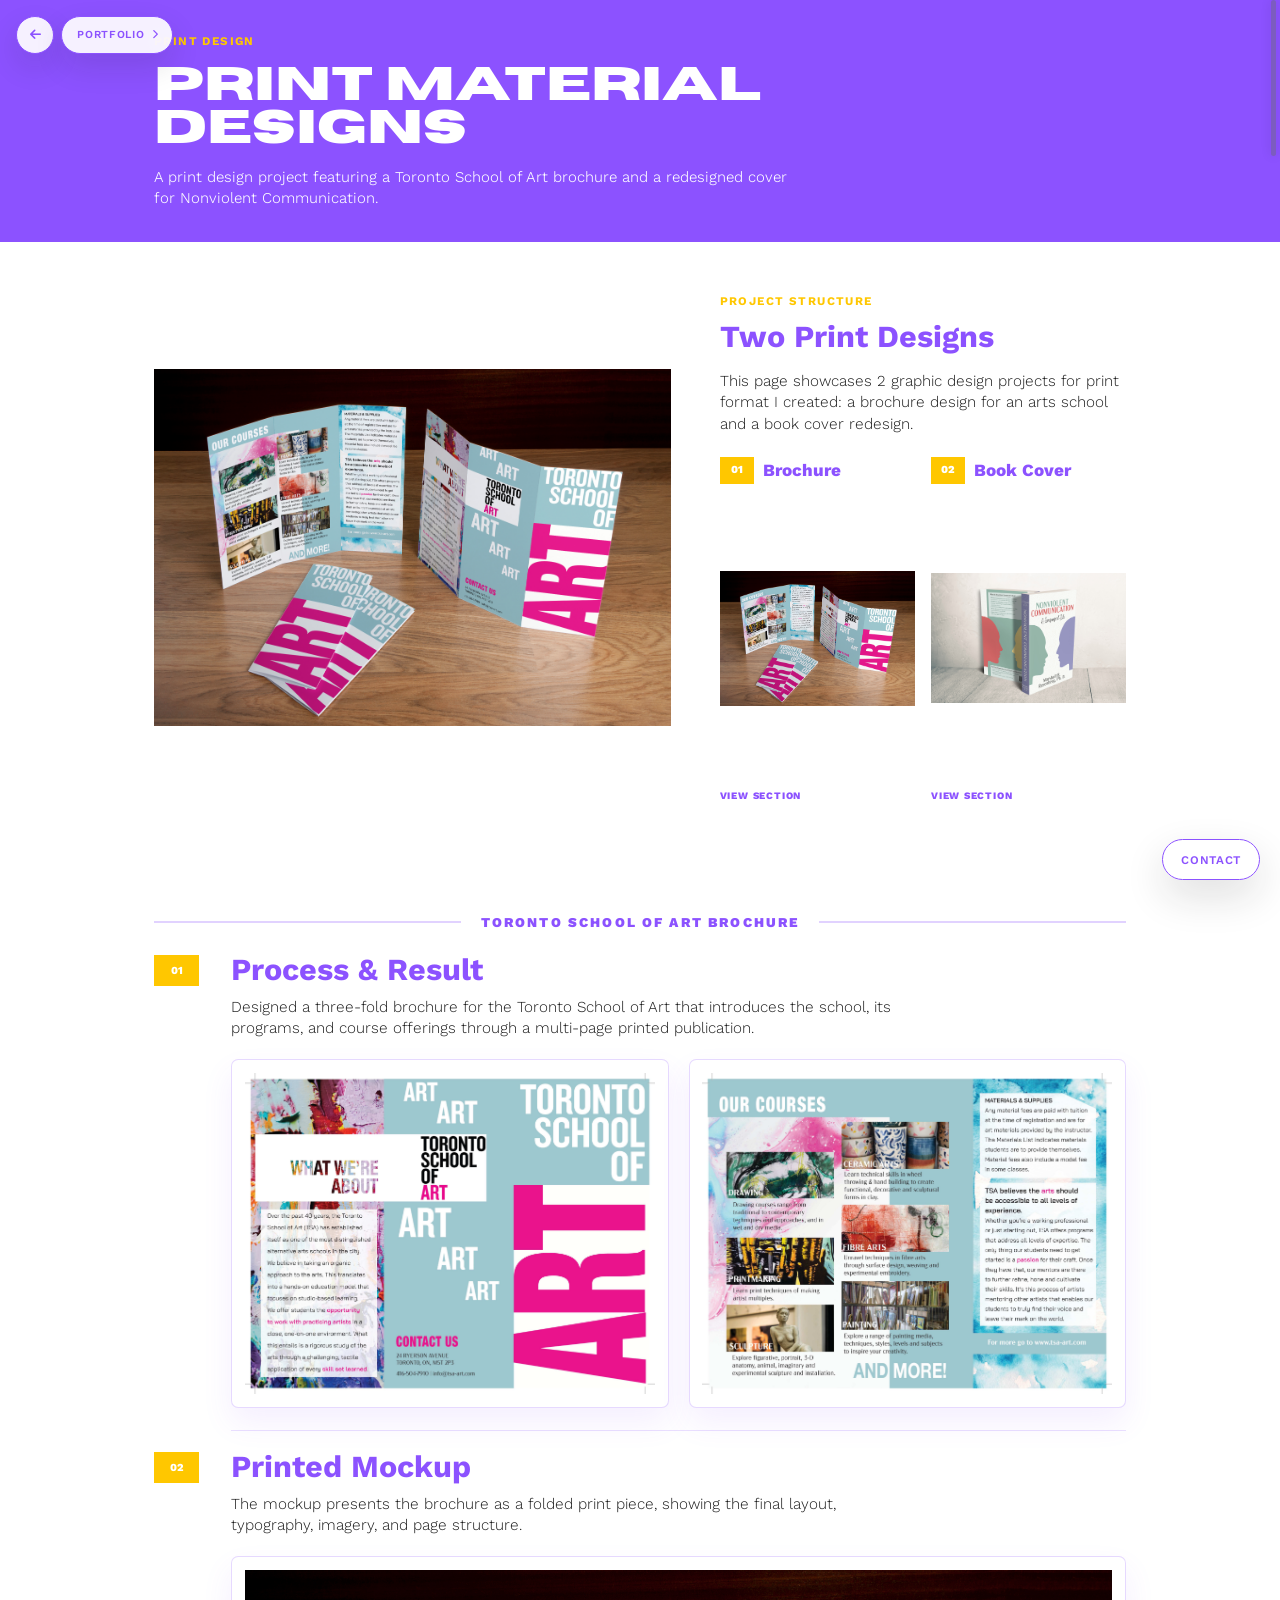
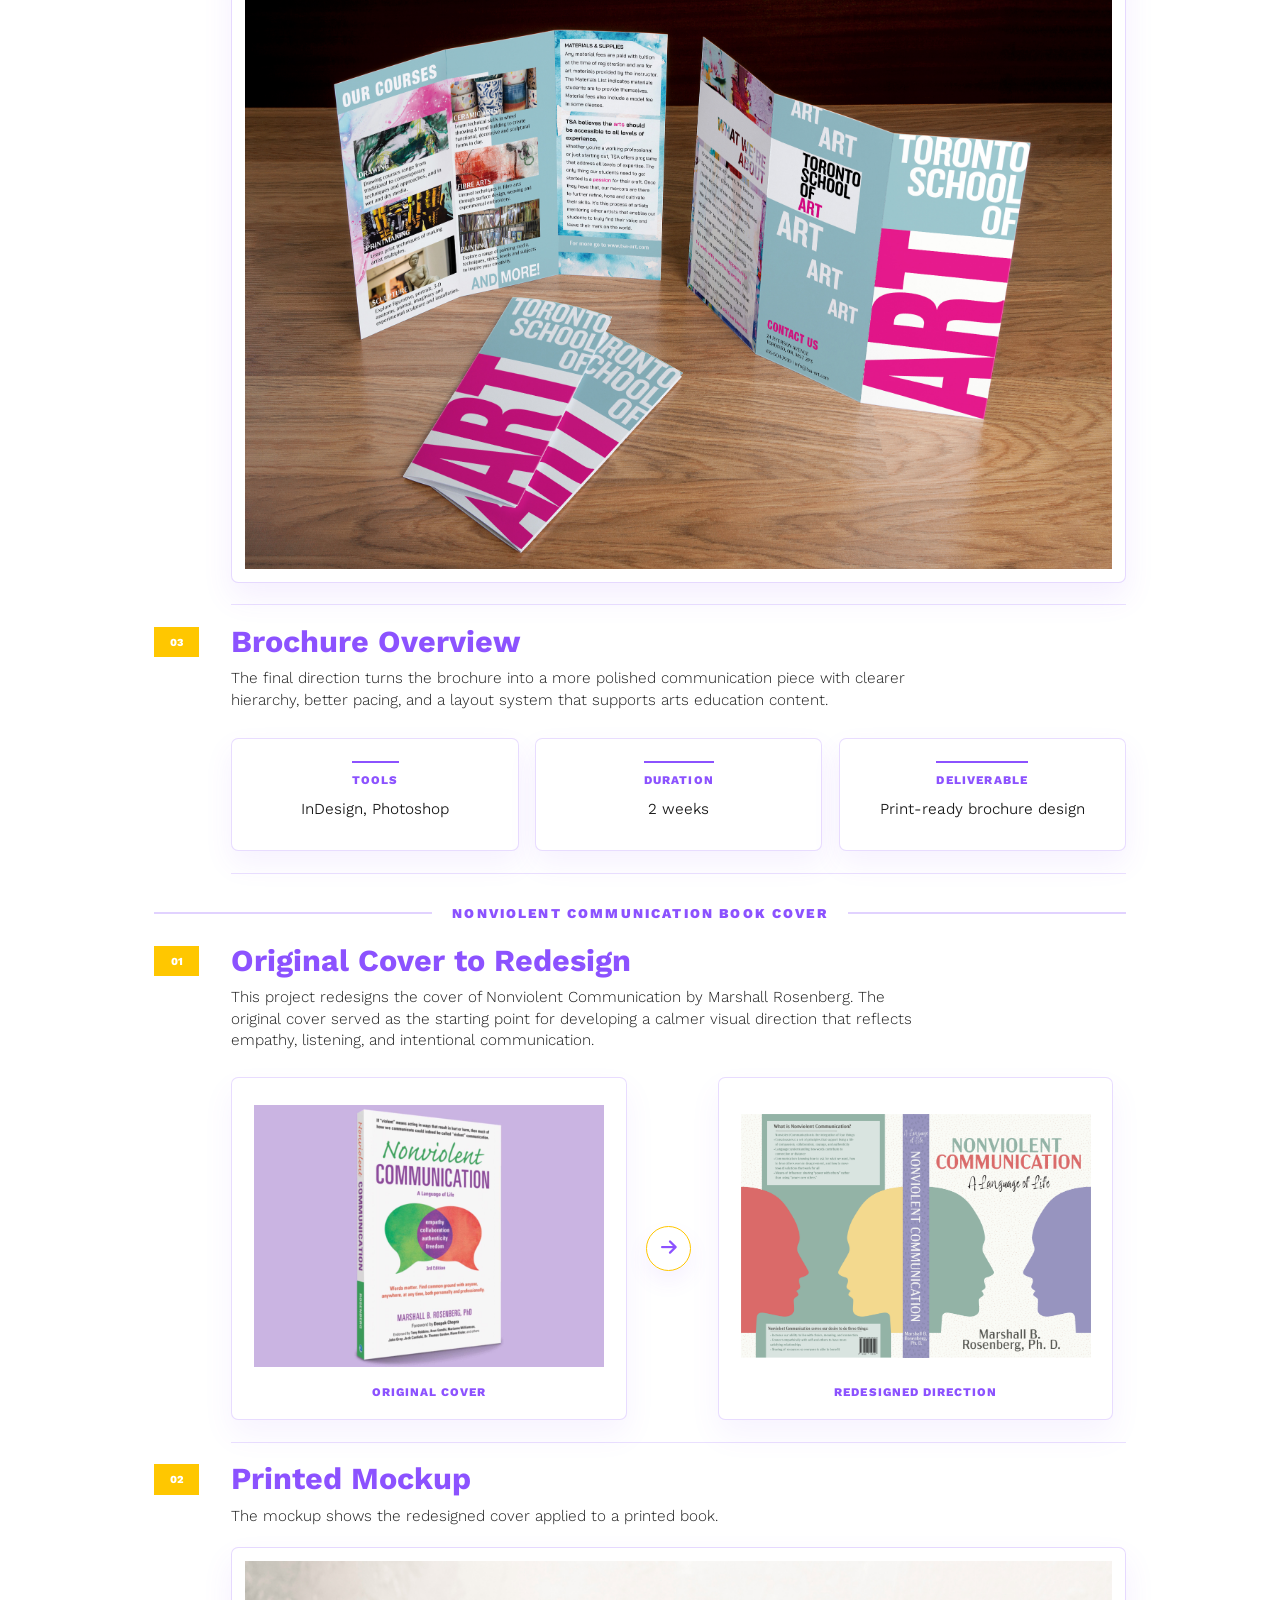
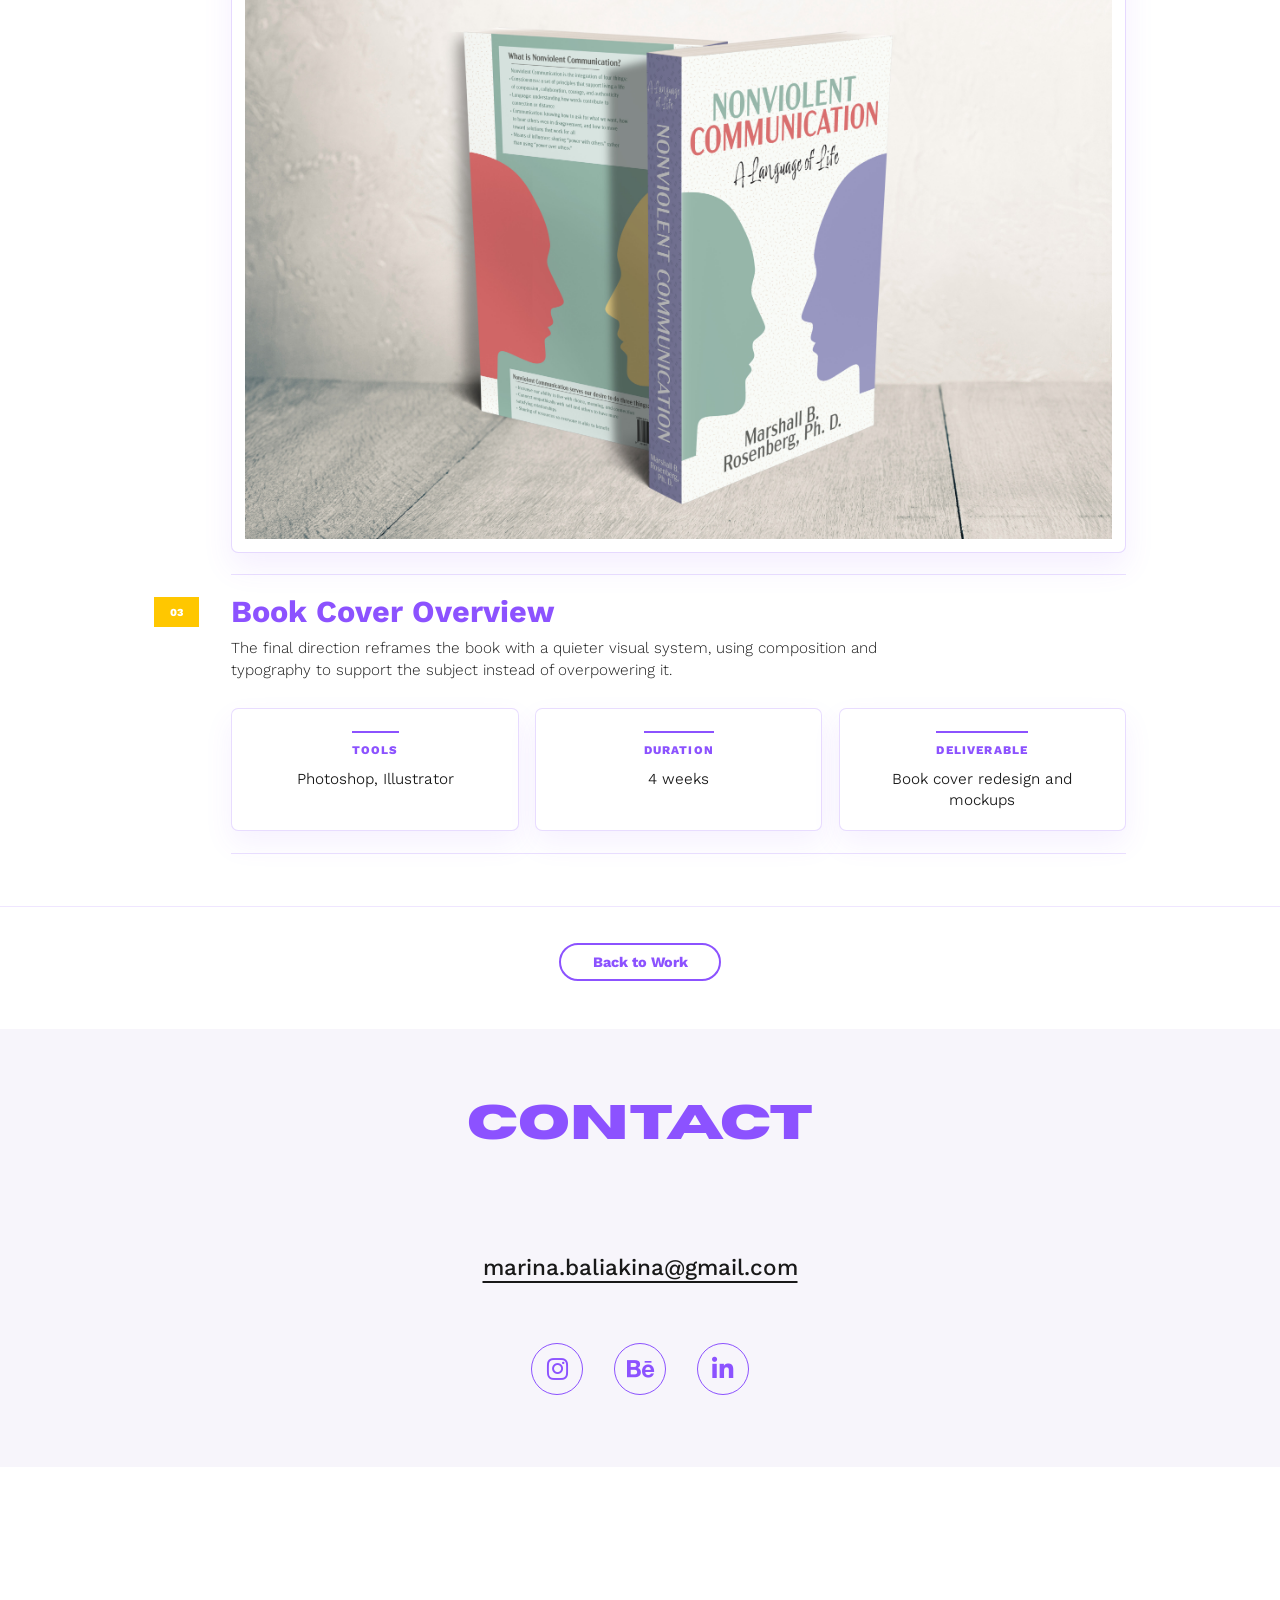
==== html/brochure-case.html @ f1220bd1 "1" ====
<!DOCTYPE html>
<html lang="en">
<head>
  <meta charset="UTF-8">
  <meta name="viewport" content="width=device-width, initial-scale=1.0">
  <title>Print Material Designs | Marina Baliakina</title>
  <link rel="icon" type="image/jpeg" href="../assets/profile.jpg">
  <link rel="stylesheet" href="https://cdnjs.cloudflare.com/ajax/libs/font-awesome/6.5.1/css/all.min.css">

  <link rel="stylesheet" href="../style/project-detail.css?v=project-number-vinyl-spacing-20260710">
</head>
<body class="balanced-project-page print-material-page">
  <nav class="case-nav" aria-label="Portfolio navigation">
    <a class="nav-home" href="../index.html#design" aria-label="Back to home">
      <i class="fa-solid fa-arrow-left"></i>
    </a>

    <div class="nav-portfolio">
      <button class="nav-portfolio-toggle" type="button" aria-label="Open portfolio categories" aria-expanded="false">
        <span class="nav-label">Portfolio</span>
        <i class="fa-solid fa-chevron-right nav-chevron" aria-hidden="true"></i>
        <span class="hamburger-lines" aria-hidden="true"><span></span><span></span><span></span></span>
      </button>
      <div class="nav-portfolio-links">
        <a href="../index.html#smm">Social</a>
        <a href="../index.html#content">Content</a>
        <a href="../index.html#videography">Video</a>
        <a href="https://marina-baliakina.com" target="_blank" rel="noopener noreferrer">Photo</a>
        <a href="../index.html#design">Design</a>
        <a href="../index.html#contact">Contact</a>
      </div>
    </div>
  </nav>

<header class="project-hero project-hero-compact">
    <div class="project-hero-inner">
      <div>
        <span class="eyebrow">Print Design</span>
        <h1>Print Material Designs</h1>
        <p>A print design project featuring a Toronto School of Art brochure and a redesigned cover for Nonviolent Communication.</p>
      </div>
    </div>
  </header>

  <main>
    <section class="detail-section vinyl-presentation-section print-presentation-section">
      <div class="detail-inner">
        <div class="vinyl-presentation">
          <figure class="vinyl-presentation-image print-presentation-image">
            <img src="../assets/projects/brochure-design/brochure-mockup.jpg" alt="Toronto School of Art brochure and print design mockup">
          </figure>

          <div class="vinyl-design-map" aria-label="Print material project overview">
            <span class="eyebrow">Project Structure</span>
            <h2>Two Print Designs</h2>
            <p>
              This page showcases 2 graphic design projects for print format I created: a brochure design for an arts school and a book cover redesign.
            </p>

            <div class="vinyl-choice-grid" aria-label="Print material project directions">
              <a class="vinyl-choice-card" href="#brochure-design">
                <h3><span>01</span> Brochure</h3>
                <img src="../assets/projects/brochure-design/brochure-mockup.jpg" alt="Toronto School of Art brochure mockup">
              </a>
              <a class="vinyl-choice-card" href="#book-cover-design">
                <h3><span>02</span> Book Cover</h3>
                <img src="../assets/projects/book-cover/book-cover-mockup.jpg" alt="Nonviolent Communication book cover mockup">
              </a>
            </div>
          </div>
        </div>
      </div>
    </section>

    <section class="detail-section">
      <div class="detail-inner">
        <div class="process-list">
          <div class="vinyl-process-label" id="brochure-design">
            <span></span>
            <strong>TORONTO SCHOOL OF ART BROCHURE</strong>
            <span></span>
          </div>

          <article class="process-item">
            <div class="process-number">01</div>
            <div class="process-content">
              <h2>Process & Result</h2>
              <p>Designed a three-fold brochure for the Toronto School of Art that introduces the school, its programs, and course offerings through a multi-page printed publication.</p>
              <div class="placeholder-grid print-feature-grid">
                <div class="placeholder-media print-contain-media">
                  <img src="../assets/projects/brochure-design/front.jpg" alt="Toronto School of Art brochure front design">
                </div>
                <div class="placeholder-media print-contain-media">
                  <img src="../assets/projects/brochure-design/back.jpg" alt="Toronto School of Art brochure back design">
                </div>
              </div>
            </div>
          </article>

          <article class="process-item">
            <div class="process-number">02</div>
            <div class="process-content">
              <h2>Printed Mockup</h2>
              <p>The mockup presents the brochure as a folded print piece, showing the final layout, typography, imagery, and page structure.</p>
              <div class="placeholder-media wide print-contain-media">
                <img src="../assets/projects/brochure-design/brochure-mockup.jpg" alt="Printed brochure mockup for Toronto School of Art">
              </div>
            </div>
          </article>

          <article class="process-item">
            <div class="process-number">03</div>
            <div class="process-content">
              <h2>Brochure Overview</h2>
              <p>The final direction turns the brochure into a more polished communication piece with clearer hierarchy, better pacing, and a layout system that supports arts education content.</p>

              <div class="concert-detail-panels" aria-label="Toronto School of Art brochure project overview">
                <article>
                  <strong>Tools</strong>
                  <span>InDesign, Photoshop</span>
                </article>
                <article>
                  <strong>Duration</strong>
                  <span>2 weeks</span>
                </article>
                <article>
                  <strong>Deliverable</strong>
                  <span>Print-ready brochure design</span>
                </article>
              </div>
            </div>
          </article>

          <div class="vinyl-process-label" id="book-cover-design">
            <span></span>
            <strong>NONVIOLENT COMMUNICATION BOOK COVER</strong>
            <span></span>
          </div>

          <article class="process-item">
            <div class="process-number">01</div>
            <div class="process-content">
              <h2>Original Cover to Redesign</h2>
              <p>This project redesigns the cover of Nonviolent Communication by Marshall Rosenberg. The original cover served as the starting point for developing a calmer visual direction that reflects empathy, listening, and intentional communication.</p>
              <div class="logo-trace-comparison book-cover-comparison">
                <figure class="trace-card">
                  <img src="../assets/projects/book-cover/original-design.jpeg" alt="Original Nonviolent Communication book cover design">
                  <figcaption>Original Cover</figcaption>
                </figure>
                <div class="trace-arrow" aria-hidden="true">
                  <i class="fa-solid fa-arrow-right"></i>
                </div>
                <figure class="trace-card">
                  <img src="../assets/projects/book-cover/book2.jpg" alt="Redesigned Nonviolent Communication book cover">
                  <figcaption>Redesigned Direction</figcaption>
                </figure>
              </div>
            </div>
          </article>

          <article class="process-item">
            <div class="process-number">02</div>
            <div class="process-content">
              <h2>Printed Mockup</h2>
              <p>The mockup shows the redesigned cover applied to a printed book.</p>
              <div class="placeholder-media wide print-contain-media">
                <img src="../assets/projects/book-cover/book-cover-mockup.jpg" alt="Nonviolent Communication book cover mockup">
              </div>
            </div>
          </article>

          <article class="process-item">
            <div class="process-number">03</div>
            <div class="process-content">
              <h2>Book Cover Overview</h2>
              <p>The final direction reframes the book with a quieter visual system, using composition and typography to support the subject instead of overpowering it.</p>

              <div class="concert-detail-panels" aria-label="Nonviolent Communication book cover project overview">
                <article>
                  <strong>Tools</strong>
                  <span>Photoshop, Illustrator</span>
                </article>
                <article>
                  <strong>Duration</strong>
                  <span>4 weeks</span>
                </article>
                <article>
                  <strong>Deliverable</strong>
                  <span>Book cover redesign and mockups</span>
                </article>
              </div>
            </div>
          </article>
        </div>
      </div>
    </section>
  </main>

  <footer class="project-footer">
    <a href="../index.html#design">Back to Work</a>
  </footer>
  <a class="floating-contact" href="#contact">CONTACT</a>

  <footer class="contact" id="contact">
    <h2 class="section-title purple-text">CONTACT</h2>
    <a class="email-link" href="mailto:marina.baliakina@gmail.com">marina.baliakina@gmail.com</a>

    <div class="social-links" aria-label="Social links">
      <a href="https://instagram.com/marirror" target="_blank" rel="noopener noreferrer" aria-label="Instagram">
        <i class="fa-brands fa-instagram" aria-hidden="true"></i>
      </a>
      <a href="https://www.behance.net/marlinok" target="_blank" rel="noopener noreferrer" aria-label="Behance">
        <i class="fa-brands fa-behance" aria-hidden="true"></i>
      </a>
      <a href="https://www.linkedin.com/in/marina-baliakina/" target="_blank" rel="noopener noreferrer" aria-label="LinkedIn">
        <i class="fa-brands fa-linkedin-in" aria-hidden="true"></i>
      </a>
    </div>
  </footer>
  <script>
    const contactSection = document.querySelector("#contact");
    const floatingContact = document.querySelector(".floating-contact");

    if (contactSection && floatingContact) {
      const updateFloatingContact = () => {
        const rect = contactSection.getBoundingClientRect();
        const contactIsVisible = rect.top < window.innerHeight && rect.bottom > 0;
        floatingContact.classList.toggle("is-hidden", contactIsVisible);
      };

      window.addEventListener("scroll", updateFloatingContact, { passive: true });
      window.addEventListener("resize", updateFloatingContact);
      updateFloatingContact();
    }
  </script>
  <script>
    document.querySelectorAll(".detail-menu").forEach((menu) => {
      const toggle = menu.querySelector(".detail-menu-toggle");
      const links = menu.querySelectorAll("a");

      toggle.addEventListener("click", () => {
        const isOpen = menu.classList.toggle("is-open");
        toggle.setAttribute("aria-expanded", String(isOpen));
      });

      links.forEach((link) => {
        link.addEventListener("click", () => {
          menu.classList.remove("is-open");
          toggle.setAttribute("aria-expanded", "false");
        });
      });
    });
  </script>

  <script src="../scripts/scrollbar.js"></script>
  <script src="../scripts/portfolio-nav.js"></script>
  <script src="../scripts/reveal.js?v=project-number-vinyl-spacing-20260710"></script>
</body>
</html>
---- style/project-detail.css ----
@font-face {
  font-family: "Work Sans";
  src: url("../assets/WorkSans-VariableFont_wght.ttf") format("truetype");
  font-weight: 100 900;
  font-style: normal;
  font-display: swap;
}

@font-face {
  font-family: "Horizon";
  src: url("../assets/Horizon.otf") format("opentype");
  font-weight: 400;
  font-style: normal;
  font-display: swap;
}

* {
  box-sizing: border-box;
  margin: 0;
  padding: 0;
}

html {
  max-width: 100%;
  overflow-x: hidden;
  scroll-behavior: smooth;
  scrollbar-color: transparent transparent;
  scrollbar-width: none;
}

html::-webkit-scrollbar {
  width: 0;
}

html::-webkit-scrollbar-track {
  background: transparent;
}

html::-webkit-scrollbar-thumb {
  border: 2px solid transparent;
  border-radius: 999px;
  background: transparent;
  background-clip: content-box;
}


body {
  font-family: "Work Sans", Arial, Helvetica, sans-serif;
  color: #191919;
  background: #fff;
  overflow-x: hidden;
  zoom: 0.9;
}

a {
  color: inherit;
  text-decoration: none;
}

.detail-nav {
  position: sticky;
  z-index: 10;
  top: 0;
  display: flex;
  align-items: center;
  justify-content: space-between;
  gap: 24px;
  padding: 18px 8%;
  border-bottom: 1px solid rgba(140, 82, 255, 0.14);
  background: rgba(255, 255, 255, 0.9);
  backdrop-filter: blur(14px);
}

.detail-nav a {
  color: #8c52ff;
  font-size: 13px;
  font-weight: 650;
  letter-spacing: 0.08em;
  text-transform: uppercase;
}

.detail-nav-links {
  display: flex;
  flex-wrap: wrap;
  justify-content: flex-end;
  gap: 18px;
}

.case-nav {
  position: fixed;
  z-index: 40;
  top: 18px;
  left: 18px;
  display: flex;
  align-items: center;
  gap: 8px;
}

.nav-home,
.nav-portfolio-toggle {
  min-height: 42px;
  border: 1px solid rgba(140, 82, 255, 0.78);
  border-radius: 999px;
  background: rgba(255, 255, 255, 0.92);
  box-shadow: 0 14px 34px rgba(25, 25, 25, 0.12);
  color: #8c52ff;
  backdrop-filter: blur(16px);
  transition: background 180ms ease, color 180ms ease, transform 180ms ease, box-shadow 180ms ease;
}

.nav-home {
  display: grid;
  width: 42px;
  place-items: center;
  font-size: 14px;
  text-decoration: none;
}

.nav-portfolio {
  position: relative;
}

.nav-portfolio-toggle {
  display: inline-flex;
  align-items: center;
  gap: 9px;
  padding: 0 15px 0 17px;
  font: inherit;
  cursor: pointer;
}

.nav-portfolio-toggle::before {
  content: "Portfolio";
  display: inline-block;
  font-size: 12px;
  font-weight: 600;
  letter-spacing: 0.08em;
  line-height: 1;
  text-transform: uppercase;
}

.nav-portfolio-toggle::after {
  content: "▾";
  display: inline-block;
  font-size: 10px;
  line-height: 1;
  transform: translateY(1px);
}

.hamburger-lines {
  display: none;
  flex-direction: column;
  justify-content: center;
  gap: 3px;
  width: 16px;
  height: 14px;
}

.hamburger-lines span {
  display: block;
  width: 100%;
  height: 2px;
  border-radius: 999px;
  background: currentColor;
  transition: transform 180ms ease, opacity 180ms ease;
}

.nav-portfolio-toggle i {
  color: #8c52ff;
  font-size: 10.5px;
  transition: transform 180ms ease;
}

.nav-portfolio-links {
  position: absolute;
  top: calc(100% + 8px);
  left: 0;
  display: grid;
  width: 100%;
  gap: 6px;
  padding: 0;
  border: 0;
  border-radius: 0;
  background: transparent;
  box-shadow: none;
  opacity: 0;
  pointer-events: none;
  transform: translateY(-6px);
  transition: opacity 180ms ease, transform 180ms ease;
}

.nav-portfolio-links::after {
  content: "";
  position: absolute;
  z-index: -1;
  inset: -18px -12px;
}

.nav-portfolio-links::before {
  content: "";
  position: absolute;
  right: auto;
  bottom: 100%;
  left: 0;
  width: 100%;
  height: 12px;
}

.nav-portfolio.is-open .nav-portfolio-links {
  opacity: 1;
  pointer-events: auto;
  transform: translateY(0);
}

.nav-portfolio:hover .nav-portfolio-toggle i,
.nav-portfolio:focus-within .nav-portfolio-toggle i {
  transform: rotate(90deg);
}

.nav-home:hover,
.nav-portfolio:hover .nav-portfolio-toggle,
.nav-portfolio:focus-within .nav-portfolio-toggle,
.nav-portfolio.is-open .nav-portfolio-toggle {
  background: #8c52ff;
  color: #fff;
  box-shadow: 0 14px 34px rgba(25, 25, 25, 0.12);
  transform: translateY(-2px);
}

.nav-portfolio:hover .nav-portfolio-toggle span,
.nav-portfolio:focus-within .nav-portfolio-toggle span,
.nav-portfolio:hover .nav-portfolio-toggle i,
.nav-portfolio:focus-within .nav-portfolio-toggle i,
.nav-portfolio.is-open .nav-portfolio-toggle .hamburger-lines span {
  color: #fff;
}

.nav-portfolio.is-open .hamburger-lines span:nth-child(1) {
  transform: translateY(5px) rotate(45deg);
}

.nav-portfolio.is-open .hamburger-lines span:nth-child(2) {
  opacity: 0;
}

.nav-portfolio.is-open .hamburger-lines span:nth-child(3) {
  transform: translateY(-5px) rotate(-45deg);
}

.nav-portfolio-links a {
  position: relative;
  display: grid;
  min-height: 42px;
  place-items: center;
  padding: 8px 10px;
  border: 1.2px solid rgba(140, 82, 255, 0.42);
  border-radius: 999px;
  background: rgba(255, 255, 255, 0.92);
  box-shadow: 0 8px 20px rgba(25, 25, 25, 0.07);
  color: #8c52ff;
  font-size: 11px;
  font-weight: 600;
  letter-spacing: 0.055em;
  line-height: 1.12;
  text-align: center;
  text-decoration: none;
  text-transform: uppercase;
  backdrop-filter: blur(16px);
  transition: background 180ms ease, color 180ms ease, transform 180ms ease, box-shadow 180ms ease;
}

.nav-portfolio-links a + a::before {
  content: none;
}

.nav-portfolio-links a:hover {
  background: #8c52ff;
  color: #fff;
  transform: translateY(-2px);
}

.detail-menu {
  position: fixed;
  z-index: 30;
  top: 18px;
  right: 18px;
  display: grid;
  justify-items: end;
  gap: 8px;
}

.detail-menu-toggle {
  position: relative;
  width: 44px;
  height: 46px;
  border: 1px solid rgba(140, 82, 255, 0.24);
  border-radius: 50%;
  background: rgba(255, 255, 255, 0.82);
  box-shadow: 0 12px 28px rgba(25, 25, 25, 0.1);
  backdrop-filter: blur(14px);
  cursor: pointer;
}

.detail-menu-toggle span {
  position: absolute;
  left: 50%;
  display: block;
  width: 18px;
  height: 2px;
  border-radius: 999px;
  background: #8c52ff;
  transform: translateX(-50%);
  transition: transform 180ms ease, opacity 180ms ease, top 180ms ease;
}

.detail-menu-toggle span:nth-child(1) {
  top: 16px;
}

.detail-menu-toggle span:nth-child(2) {
  top: 22px;
}

.detail-menu-toggle span:nth-child(3) {
  top: 28px;
}

.detail-menu.is-open .detail-menu-toggle span:nth-child(1) {
  top: 22px;
  transform: translateX(-50%) rotate(45deg);
}

.detail-menu.is-open .detail-menu-toggle span:nth-child(2) {
  opacity: 0;
}

.detail-menu.is-open .detail-menu-toggle span:nth-child(3) {
  top: 22px;
  transform: translateX(-50%) rotate(-45deg);
}

.detail-menu-links {
  display: grid;
  min-width: 230px;
  gap: 8px;
  padding: 14px;
  border: 1px solid rgba(140, 82, 255, 0.16);
  border-radius: 18px;
  background: rgba(255, 255, 255, 0.9);
  box-shadow: 0 18px 42px rgba(25, 25, 25, 0.12);
  backdrop-filter: blur(16px);
  opacity: 0;
  pointer-events: none;
  transform: translateY(-6px) scale(0.98);
  transition: opacity 180ms ease, transform 180ms ease;
}

.detail-menu.is-open .detail-menu-links {
  opacity: 1;
  pointer-events: auto;
  transform: translateY(0) scale(1);
}

.detail-menu-links a {
  padding: 11px 14px;
  border-radius: 999px;
  color: #8c52ff;
  font-size: 13px;
  font-weight: 650;
  letter-spacing: 0.04em;
  text-decoration: none;
  text-transform: uppercase;
}

.detail-menu-links a:hover {
  background: #8c52ff;
  color: #fff;
}

.project-hero {
  padding: 78px 8% 68px;
  color: #fff;
  background: #8c52ff;
}

.project-hero-compact {
  padding-top: 42px;
  padding-bottom: 38px;
}

.project-hero-inner {
  max-width: 1180px;
  margin: 0 auto;
  display: grid;
  grid-template-columns: minmax(0, 1fr) minmax(320px, 0.8fr);
  gap: 58px;
  align-items: center;
}

.project-hero-compact .project-hero-inner {
  display: block;
}

.eyebrow {
  display: block;
  margin-bottom: 18px;
  color: #ffc700;
  font-size: 13px;
  font-weight: 700;
  letter-spacing: 0.12em;
  text-transform: uppercase;
}

h1,
.section-title {
  font-family: "Horizon", "Arial Black", Arial, sans-serif;
  letter-spacing: 0;
}

h1 {
  max-width: 900px;
  margin-bottom: 24px;
  font-size: clamp(42px, 7vw, 86px);
  line-height: 0.92;
}

.project-hero-compact h1 {
  max-width: 1120px;
  margin-bottom: 18px;
  font-size: clamp(34px, 5vw, 62px);
}

.project-hero p {
  max-width: 760px;
  font-size: clamp(18px, 2vw, 23px);
  line-height: 1.38;
  font-weight: 330;
}

.project-hero-compact p {
  max-width: 780px;
  font-size: clamp(16px, 1.5vw, 19px);
}

.hero-meta {
  display: grid;
  gap: 14px;
  padding: 28px;
  border: 1px solid rgba(255, 255, 255, 0.42);
  border-radius: 8px;
}

.hero-meta div {
  padding-top: 12px;
  border-top: 3px solid #ffc700;
}

.hero-meta strong {
  display: block;
  margin-bottom: 5px;
  color: #ffc700;
  font-size: 12px;
  font-weight: 750;
  letter-spacing: 0.1em;
  text-transform: uppercase;
}

.hero-meta span {
  display: block;
  font-size: 17px;
  line-height: 1.25;
  font-weight: 430;
}

.hero-meta-snapshot {
  grid-template-columns: repeat(2, minmax(0, 1fr));
  gap: 12px;
  padding: 18px;
  border: 0;
  border-radius: 10px;
  color: #191919;
  background: rgba(255, 255, 255, 0.96);
  box-shadow: 0 18px 45px rgba(45, 16, 111, 0.16);
}

.meta-title {
  grid-column: 1 / -1;
  display: block;
  margin-bottom: 2px;
  color: #8c52ff;
  font-size: 12px;
  font-weight: 750;
  letter-spacing: 0.12em;
  text-transform: uppercase;
}

.hero-meta-snapshot div {
  min-height: 92px;
  padding: 14px;
  border: 1px solid rgba(140, 82, 255, 0.16);
  border-top: 4px solid #ffc700;
  border-radius: 6px;
  background: #fff;
}

.hero-meta-snapshot strong {
  color: #8c52ff;
  font-size: 11px;
}

.hero-meta-snapshot span {
  color: #191919;
  font-size: 15px;
  line-height: 1.28;
  font-weight: 460;
}

.project-snapshot-section {
  padding-top: 54px;
  padding-bottom: 58px;
  background: #fff;
}

.project-snapshot-section .hero-meta-snapshot {
  max-width: 1180px;
  margin: 0 auto;
  padding: 0;
  border-radius: 0;
  background: transparent;
  box-shadow: none;
}

.project-snapshot-section .meta-title {
  margin-bottom: 18px;
  padding-bottom: 12px;
  border-bottom: 3px solid #ffc700;
}

.project-snapshot-section .hero-meta-snapshot div {
  min-height: 116px;
  padding: 22px;
  border-color: rgba(140, 82, 255, 0.22);
  box-shadow: 0 12px 30px rgba(45, 16, 111, 0.06);
}

.workflow-snapshot {
  display: grid;
  grid-template-columns: repeat(auto-fit, minmax(190px, 1fr));
  gap: 18px;
  margin: -10px 0 30px;
  padding: 0 0 28px;
  border-bottom: 1px solid rgba(255, 255, 255, 0.28);
}

.workflow-snapshot div {
  padding-top: 14px;
  border-top: 4px solid #ffc700;
}

.workflow-snapshot strong {
  display: block;
  margin-bottom: 7px;
  color: #ffc700;
  font-size: 11px;
  font-weight: 780;
  letter-spacing: 0.1em;
  text-transform: uppercase;
}

.workflow-snapshot span {
  display: block;
  color: #fff;
  font-size: 16px;
  line-height: 1.28;
  font-weight: 470;
}

.workflow-overview-section {
  padding-top: 72px;
  color: #fff;
  background: #8c52ff;
}

.workflow-overview-section .detail-inner {
  max-width: 1180px;
}

.workflow-overview-section .workflow-snapshot {
  width: 100%;
  max-width: none;
  margin: 0 0 66px;
  padding: 36px;
  border: 0;
  border-radius: 8px;
  background: rgba(255, 255, 255, 0.1);
  box-shadow: inset 0 0 0 1px rgba(255, 255, 255, 0.22);
}

.workflow-snapshot h2 {
  grid-column: 1 / -1;
  margin-bottom: 20px;
  color: #fff;
  font-family: "Horizon", "Arial Black", Arial, sans-serif;
  font-size: clamp(28px, 4vw, 46px);
  line-height: 0.92;
  font-weight: 400;
  text-align: left;
}

.workflow-overview-section .workflow-snapshot div {
  min-height: 122px;
  padding: 20px 18px;
  border: 1px solid rgba(255, 255, 255, 0.32);
  border-top: 4px solid #ffc700;
  border-radius: 6px;
  background: rgba(255, 255, 255, 0.92);
  text-align: left;
}

.workflow-overview-section .workflow-snapshot strong {
  margin-bottom: 10px;
  color: #8c52ff;
  font-size: 11px;
  font-weight: 780;
  letter-spacing: 0.1em;
  text-transform: uppercase;
}

.workflow-overview-section .workflow-snapshot span {
  color: #191919;
  font-size: 15px;
  line-height: 1.3;
  font-weight: 460;
}

.workflow-heading {
  margin-bottom: 34px;
  text-align: left;
}

.workflow-heading h2 {
  color: #fff;
  font-family: "Horizon", "Arial Black", Arial, sans-serif;
  font-size: clamp(30px, 4vw, 54px);
  line-height: 0.92;
  font-weight: 400;
}

.workflow-overview-section .tool-grid {
  gap: 18px;
}

.workflow-overview-section .tool-card {
  min-height: 250px;
  padding: 30px 22px 28px;
  border: 1px solid rgba(255, 255, 255, 0.32);
  border-top: 4px solid #ffc700;
  border-radius: 8px;
  color: #8c52ff;
  background: #fff;
  text-align: left;
}

.tool-initial {
  display: block;
  margin-bottom: 18px;
  color: #f7df45;
  font-size: 38px;
  line-height: 1;
  font-weight: 820;
}

.workflow-overview-section .tool-card strong {
  margin-bottom: 14px;
  color: #8c52ff;
  font-size: 15px;
  line-height: 1.25;
  font-weight: 760;
  letter-spacing: 0.02em;
  text-transform: none;
}

.workflow-overview-section .tool-card p {
  color: #191919;
  font-size: 14px;
  line-height: 1.42;
  font-weight: 360;
}

.tnf-detail-page .process-content .tool-grid {
  margin-top: 30px;
  gap: 18px;
}

.tnf-detail-page .process-content .tool-card {
  min-height: 250px;
  padding: 30px 22px 28px;
  border: 1px solid rgba(140, 82, 255, 0.2);
  border-top: 4px solid #ffc700;
  border-radius: 8px;
  color: #8c52ff;
  background: #fff;
  text-align: left;
  box-shadow: 0 14px 32px rgba(140, 82, 255, 0.08);
}

.tnf-detail-page .process-content .tool-card strong {
  margin-bottom: 14px;
  color: #8c52ff;
  font-size: 15px;
  line-height: 1.25;
  font-weight: 760;
  letter-spacing: 0.02em;
  text-transform: none;
}

.tnf-detail-page .process-content .tool-card p {
  color: #191919;
  font-size: 14px;
  line-height: 1.42;
  font-weight: 360;
}

.balanced-project-page .project-hero {
  padding-top: 38px;
  padding-bottom: 36px;
}

.balanced-project-page .concert-project-hero {
  padding-top: 72px;
  padding-bottom: 74px;
}

.balanced-project-page .project-hero-inner,
.balanced-project-page .detail-inner {
  max-width: 1080px;
}

.balanced-project-page .project-hero-compact h1 {
  max-width: 960px;
  font-size: clamp(31px, 4.2vw, 52px);
}

.balanced-project-page .project-hero-compact p {
  max-width: 720px;
  font-size: clamp(15px, 1.3vw, 17px);
  line-height: 1.42;
}

.balanced-project-page .concert-project-hero p {
  max-width: 860px;
}

.balanced-project-page .eyebrow {
  color: #ffc700;
}

.balanced-project-page .detail-section {
  padding-top: 58px;
  padding-bottom: 58px;
}

.balanced-project-page .process-list {
  gap: 24px;
}

.balanced-project-page .process-item {
  grid-template-columns: 64px minmax(0, 1fr);
  gap: 22px;
}

.balanced-project-page .process-number {
  width: 50px;
  height: 34px;
  font-size: 12px;
}

.balanced-project-page .process-content {
  padding-bottom: 24px;
}

.balanced-project-page .process-content h2 {
  font-size: 34px;
  line-height: 1;
  font-weight: 700;
}

.balanced-project-page .process-content p {
  max-width: 760px;
  font-size: 17px;
  line-height: 1.4;
  font-weight: 300;
}

.balanced-project-page .workflow-overview-section {
  padding-top: 62px;
  padding-bottom: 68px;
}

.balanced-project-page .workflow-overview-section .workflow-snapshot {
  align-items: stretch;
  margin-bottom: 44px;
  padding: 0 0 32px;
  border-bottom: 1px solid rgba(255, 222, 89, 0.48);
  border-radius: 0;
  background: transparent;
  box-shadow: none;
}

.balanced-project-page .workflow-snapshot h2 {
  margin-bottom: 4px;
  font-size: clamp(27px, 3.2vw, 40px);
}

.balanced-project-page .workflow-overview-section .workflow-snapshot div {
  min-height: 104px;
  padding: 17px 16px;
  border: 1px solid rgba(255, 255, 255, 0.22);
  border-left: 3px solid #ffde59;
  border-radius: 7px;
  background: rgba(255, 255, 255, 0.12);
  backdrop-filter: blur(8px);
}

.balanced-project-page .workflow-overview-section .workflow-snapshot strong {
  margin-bottom: 8px;
  color: #ffde59;
}

.balanced-project-page .workflow-overview-section .workflow-snapshot span {
  color: rgba(255, 255, 255, 0.92);
  font-size: 14px;
}

.balanced-project-page .workflow-heading {
  margin-bottom: 26px;
}

.balanced-project-page .workflow-heading h2 {
  font-size: clamp(27px, 3.4vw, 42px);
}

.balanced-project-page .workflow-overview-section .section-title {
  color: #fff;
  font-size: clamp(27px, 3.4vw, 42px);
}

.balanced-project-page .workflow-overview-section .section-heading {
  margin-bottom: 28px;
}

.balanced-project-page .workflow-overview-section .section-heading p {
  max-width: 760px;
  color: rgba(255, 255, 255, 0.88);
  font-size: 17px;
  line-height: 1.4;
  font-weight: 300;
}

.balanced-project-page .workflow-overview-section .tool-card {
  min-height: 218px;
  padding: 24px 20px 24px;
  border: 1px solid rgba(255, 255, 255, 0.2);
  border-top: 0;
  border-radius: 7px;
  color: #fff;
  background:
    linear-gradient(180deg, rgba(255, 222, 89, 0.95) 0 3px, transparent 3px),
    rgba(255, 255, 255, 0.12);
  backdrop-filter: blur(8px);
}

.balanced-project-page .tool-initial {
  margin-bottom: 14px;
  color: #ffde59;
  font-size: 32px;
}

.balanced-project-page .workflow-overview-section .tool-card strong {
  margin-bottom: 12px;
  color: #fff;
  font-size: 14px;
}

.balanced-project-page .workflow-overview-section .tool-card p {
  color: rgba(255, 255, 255, 0.84);
  font-size: 17px;
  line-height: 1.4;
  font-weight: 300;
}

.balanced-project-page .workflow-overview-section .overview-card {
  min-height: 150px;
  padding: 22px;
  border: 1px solid rgba(255, 255, 255, 0.2);
  border-left: 3px solid #ffde59;
  border-radius: 7px;
  color: #fff;
  background: rgba(255, 255, 255, 0.12);
  backdrop-filter: blur(8px);
}

.balanced-project-page .workflow-overview-section .overview-card strong {
  color: #ffde59;
}

.balanced-project-page .workflow-overview-section .overview-card p {
  color: rgba(255, 255, 255, 0.84);
  font-size: 17px;
  line-height: 1.4;
  font-weight: 300;
}

.tnf-detail-page .process-content .placeholder-media {
  max-width: 100%;
  margin-top: 24px;
  border: 8px solid #f5f2ff;
  border-radius: 8px;
  box-shadow: 0 14px 34px rgba(45, 16, 111, 0.1);
}

.tnf-detail-page .process-content .placeholder-media.wide {
  max-width: 100%;
}

.tnf-detail-page .placeholder-grid {
  max-width: 100%;
  grid-template-columns: minmax(0, 1fr) minmax(0, 0.72fr);
}

.tnf-detail-page .placeholder-grid .placeholder-media {
  margin-top: 24px;
}

.detail-section {
  padding: 74px 8%;
}

.detail-section.purple {
  color: #fff;
  background: #8c52ff;
}

.detail-inner {
  max-width: 1180px;
  margin: 0 auto;
}

.section-heading {
  margin-bottom: 44px;
}

.section-title {
  color: #8c52ff;
  font-size: clamp(34px, 5vw, 62px);
  line-height: 0.92;
}

.purple .section-title {
  color: #fff;
}

.section-heading p {
  max-width: 740px;
  margin-top: 18px;
  color: inherit;
  font-size: 18px;
  line-height: 1.48;
  font-weight: 330;
}

.process-list {
  display: grid;
  gap: 30px;
}

.process-item {
  display: grid;
  grid-template-columns: 78px minmax(0, 1fr);
  gap: 28px;
  align-items: start;
}

.process-number {
  display: grid;
  width: 58px;
  height: 38px;
  place-items: center;
  color: #fff;
  background: #ffc700;
  font-size: 14px;
  font-weight: 800;
}

.process-content {
  padding-bottom: 30px;
  border-bottom: 1px solid rgba(140, 82, 255, 0.18);
}

.process-content h2 {
  margin-bottom: 12px;
  color: #8c52ff;
  font-size: 34px;
  line-height: 1;
  font-weight: 700;
}

.process-content p {
  max-width: 820px;
  margin-bottom: 22px;
  font-size: 17px;
  line-height: 1.4;
  font-weight: 300;
}

.placeholder-media {
  position: relative;
  overflow: hidden;
  min-height: 280px;
  border: 1px solid rgba(140, 82, 255, 0.22);
  border-radius: 8px;
  background:
    linear-gradient(145deg, #eeeeee, #cecece);
}

.placeholder-media img,
.placeholder-media iframe {
  display: block;
  width: 100%;
  height: 100%;
  border: 0;
}

.placeholder-media.has-custom-video iframe {
  pointer-events: none;
}

.concert-stage-section {
  padding-top: 68px;
  padding-bottom: 78px;
  background:
    linear-gradient(180deg, rgba(140, 82, 255, 0.08), rgba(255, 255, 255, 0) 38%),
    #fff;
}

.concert-stage-heading {
  max-width: 860px;
  margin-right: auto;
  margin-left: auto;
  text-align: center;
}

.concert-stage-heading .section-title {
  font-size: clamp(28px, 3.8vw, 48px);
  white-space: nowrap;
}

.concert-stage-heading p {
  margin-right: auto;
  margin-left: auto;
}

.concert-split-columns {
  display: grid;
  grid-template-columns: repeat(2, minmax(0, 1fr));
  gap: 34px;
  max-width: 100%;
  margin-top: 48px;
  margin-bottom: 22px;
}

.concert-split-columns > div {
  display: grid;
  align-content: start;
  justify-items: center;
  min-height: 190px;
  padding: 22px 22px 24px;
  border: 1px solid rgba(140, 82, 255, 0.2);
  border-radius: 8px;
  border-top: 3px solid #8c52ff;
  background: #fff;
  text-align: center;
}

.concert-split-columns > .is-featured {
  border-color: rgba(140, 82, 255, 0.2);
  border-top-color: #ffde59;
  background: #fff;
  box-shadow: 0 18px 40px rgba(140, 82, 255, 0.07);
}

.concert-split-columns > .is-featured h3 {
  position: relative;
  z-index: 0;
  display: inline-block;
  color: #8c52ff;
}

.concert-split-columns > .is-featured h3::after {
  content: "";
  position: absolute;
  z-index: -1;
  left: 1px;
  right: 1px;
  bottom: -7px;
  height: 7px;
  background: #ffc700;
}

.concert-split-columns h3 {
  margin-bottom: 18px;
  color: #8c52ff;
  font-size: 29px;
  line-height: 1;
  font-weight: 650;
}

.concert-role {
  margin-bottom: 24px;
  color: #191919;
  font-size: 12px;
  line-height: 1.35;
  font-weight: 350;
  letter-spacing: 0.08em;
  text-transform: uppercase;
}

.concert-list {
  display: grid;
  gap: 12px;
  width: 100%;
  padding: 0;
  color: #8c52ff;
  list-style: none;
}

.concert-list li {
  padding: 0 8px;
  color: #8c52ff;
  font-size: 13px;
  line-height: 1.35;
  font-weight: 700;
  letter-spacing: 0.055em;
  text-transform: uppercase;
}

.planty-split-columns > div {
  min-height: 236px;
}

.planty-split-columns .concert-role {
  min-height: 34px;
}

.planty-detail-panels span {
  max-width: 270px;
}

.logo-trace-comparison {
  display: grid;
  grid-template-columns: minmax(0, 1fr) 58px minmax(0, 1fr);
  gap: 22px;
  align-items: center;
  margin-top: 28px;
}

.trace-card {
  display: grid;
  gap: 16px;
  margin: 0;
  padding: 26px 24px 22px;
  border: 1px solid rgba(140, 82, 255, 0.2);
  border-radius: 8px;
  background: #fff;
  box-shadow: 0 16px 34px rgba(140, 82, 255, 0.07);
  text-align: center;
}

.trace-card img {
  display: block;
  width: 100%;
  height: 260px;
  object-fit: contain;
}

.vector-trace-card img {
  transform: scale(1.32);
}

.trace-card figcaption {
  color: #8c52ff;
  font-size: 13px;
  font-weight: 800;
  letter-spacing: 0.09em;
  text-transform: uppercase;
}

.trace-arrow {
  display: grid;
  width: 50px;
  height: 50px;
  place-items: center;
  border: 2px solid #ffc700;
  border-radius: 50%;
  color: #8c52ff;
  background: #fff;
  font-size: 20px;
  box-shadow: 0 12px 24px rgba(140, 82, 255, 0.08);
}

.placeholder-grid.humber-storyboard-grid .placeholder-media {
  aspect-ratio: 0.82;
  background: #fff;
}

.placeholder-grid.humber-storyboard-grid .placeholder-media img {
  object-fit: contain;
  background: #fff;
}

.humber-final-animation {
  background: #111;
}

.humber-final-animation video {
  display: block;
  width: 100%;
  height: 100%;
  object-fit: contain;
  background: #111;
}

.personal-logo-comparison .trace-card img {
  object-fit: contain;
}

.personal-vector-card img {
  transform: scale(1.12);
}

.personal-vector-card figcaption {
  margin-top: 14px;
}

.personal-storyboard-media {
  background: #fff;
}

.placeholder-media.personal-storyboard-media > img {
  width: 100%;
  height: 100%;
  object-fit: contain;
  background: #fff;
}

.personal-final-animation {
  background: #111;
}

.personal-final-animation video {
  display: block;
  width: 100%;
  height: 100%;
  object-fit: contain;
  background: #111;
}

.personal-final-animation .custom-video-mute,
.humber-final-animation .custom-video-mute {
  position: absolute;
  z-index: 9;
  top: 18px;
  right: 18px;
  display: grid;
  width: 34px;
  height: 34px;
  place-items: center;
  border: 1px solid rgba(255, 255, 255, 0.28);
  border-radius: 50%;
  background: rgba(140, 82, 255, 0.18);
  color: #fff;
  cursor: pointer;
  transition: color 180ms ease, background 180ms ease, transform 180ms ease;
}

.personal-final-animation .custom-video-mute:hover,
.humber-final-animation .custom-video-mute:hover {
  color: #ffde59;
  background: rgba(140, 82, 255, 0.26);
  transform: translateY(-1px);
}

.vinyl-presentation-section {
  padding-bottom: 34px;
}

.vinyl-presentation {
  display: grid;
  grid-template-columns: minmax(0, 1.12fr) minmax(0, 0.88fr);
  gap: 54px;
  align-items: stretch;
}

.vinyl-presentation-image {
  display: grid;
  align-items: center;
  margin: 0;
  background: #fff;
}

.vinyl-presentation-image img {
  display: block;
  width: 100%;
  height: auto;
  max-height: 820px;
  object-fit: contain;
  background: #fff;
}

.vinyl-design-map {
  display: grid;
  align-content: space-between;
  gap: 22px;
  padding: 0;
  border: 0;
  border-radius: 0;
  background: transparent;
  box-shadow: none;
}

.vinyl-design-map h2 {
  color: #8c52ff;
  font-size: 34px;
  line-height: 1;
  font-weight: 700;
}

.vinyl-design-map .eyebrow {
  margin-bottom: -4px;
}

.vinyl-design-map > p {
  max-width: 560px;
  margin: 0;
  font-size: 17px;
  line-height: 1.4;
  font-weight: 300;
}

.vinyl-design-list {
  display: grid;
  gap: 14px;
}

.vinyl-design-list article {
  display: grid;
  grid-template-columns: 50px minmax(0, 1fr);
  column-gap: 16px;
  align-items: center;
  padding-top: 14px;
  border-top: 3px solid #ffc700;
}

.vinyl-design-list strong {
  display: grid;
  width: 48px;
  height: 38px;
  place-items: center;
  color: #fff;
  background: #ffc700;
  font-size: 14px;
  font-weight: 800;
}

.vinyl-design-list span {
  color: #8c52ff;
  font-size: 24px;
  line-height: 1;
  font-weight: 760;
}

.vinyl-design-list p {
  margin: 0;
  font-size: 15px;
  line-height: 1.42;
  font-weight: 300;
}

.vinyl-mini-mockups {
  display: grid;
  grid-template-columns: repeat(2, minmax(0, 150px));
  gap: 18px;
  align-items: start;
  margin-top: 4px;
}

.vinyl-mini-mockups figure {
  display: grid;
  gap: 8px;
  margin: 0;
}

.vinyl-mini-mockups img {
  display: block;
  width: 150px;
  height: 150px;
  border: 1px solid rgba(140, 82, 255, 0.18);
  border-radius: 8px;
  object-fit: cover;
  background: #fff;
  box-shadow: 0 12px 24px rgba(140, 82, 255, 0.07);
}

.vinyl-mini-mockups figcaption {
  color: #8c52ff;
  font-size: 11px;
  font-weight: 800;
  letter-spacing: 0.08em;
  text-transform: uppercase;
}

.vinyl-process-divider {
  display: none;
  grid-template-columns: minmax(0, 1fr) auto minmax(0, 1fr);
  gap: 24px;
  align-items: center;
  margin-top: 58px;
  color: #8c52ff;
}

.vinyl-process-divider span {
  height: 2px;
  background: rgba(140, 82, 255, 0.32);
}

.vinyl-process-divider strong {
  color: #8c52ff;
  font-size: 17px;
  font-weight: 850;
  letter-spacing: 0.18em;
}

.concert-detail-panels {
  display: grid;
  grid-template-columns: repeat(3, minmax(0, 1fr));
  gap: 18px;
  width: 100%;
  max-width: 100%;
  margin-top: 30px;
}

.concert-detail-panels article {
  position: relative;
  display: grid;
  align-content: start;
  justify-items: center;
  min-height: 126px;
  padding: 24px 22px 22px;
  border: 1px solid rgba(140, 82, 255, 0.2);
  border-radius: 8px;
  background: #fff;
  color: #8c52ff;
  box-shadow: 0 14px 32px rgba(140, 82, 255, 0.08);
  text-align: center;
}

.concert-detail-panels article::before {
  content: none;
}

.concert-detail-panels strong {
  display: block;
  width: max-content;
  max-width: 100%;
  margin: 0 auto 13px;
  padding-top: 12px;
  border-top: 3px solid currentColor;
  color: #8c52ff;
  font-size: 13px;
  font-weight: 800;
  letter-spacing: 0.1em;
  text-transform: uppercase;
}

.concert-detail-panels span {
  display: block;
  max-width: 230px;
  color: #191919;
  font-size: 17px;
  line-height: 1.35;
  font-weight: 360;
}

.project-overview-panels {
  display: grid;
  grid-template-columns: repeat(3, minmax(0, 1fr));
  gap: 18px;
  width: 100%;
  margin-top: 30px;
}

.project-overview-panels article {
  display: grid;
  align-content: start;
  min-height: 126px;
  padding: 24px 22px 22px;
  border: 1px solid rgba(140, 82, 255, 0.18);
  border-radius: 8px;
  background: #fff;
  box-shadow: 0 14px 32px rgba(45, 16, 111, 0.06);
}

.project-overview-panels strong {
  display: block;
  margin-bottom: 12px;
  padding-top: 12px;
  border-top: 4px solid #ffc700;
  color: #8c52ff;
  font-size: 13px;
  font-weight: 800;
  letter-spacing: 0.1em;
  text-transform: uppercase;
}

.project-overview-panels span {
  display: block;
  color: #191919;
  font-size: 17px;
  line-height: 1.35;
  font-weight: 360;
}

.concert-stage-mockup {
  position: relative;
  overflow: hidden;
  padding: clamp(34px, 5vw, 58px) clamp(24px, 4vw, 52px) clamp(28px, 4vw, 44px);
  border-radius: 10px;
  background:
    radial-gradient(circle at 50% 0%, rgba(255, 199, 0, 0.22), transparent 30%),
    linear-gradient(180deg, #151019 0%, #09070d 72%, #050407 100%);
  box-shadow: 0 28px 70px rgba(42, 20, 90, 0.18);
}

.concert-stage-mockup::before {
  content: "";
  position: absolute;
  inset: 0;
  background:
    linear-gradient(90deg, rgba(140, 82, 255, 0.18), transparent 18%, transparent 82%, rgba(140, 82, 255, 0.18)),
    linear-gradient(180deg, rgba(255, 255, 255, 0.05), transparent 42%);
  pointer-events: none;
}

.stage-audio-toggle {
  position: relative;
  z-index: 3;
  display: grid;
  width: 38px;
  height: 38px;
  place-items: center;
  border: 0;
  border-radius: 50%;
  background: transparent;
  color: #fff;
  cursor: pointer;
  transition: color 180ms ease, transform 180ms ease;
}

.stage-audio-toggle:hover {
  color: #ffc700;
  transform: translateY(-1px);
}

.stage-audio-toggle.is-unmuted {
  color: #ffc700;
}

.stage-replay-button,
.stage-start-button {
  position: absolute;
  z-index: 5;
  top: 50%;
  left: 50%;
  display: inline-flex;
  align-items: center;
  gap: 12px;
  padding: 17px 24px;
  border: 2px solid rgba(255, 199, 0, 0.9);
  border-radius: 999px;
  background: rgba(140, 82, 255, 0.86);
  color: #fff;
  font: inherit;
  font-size: 18px;
  font-weight: 750;
  letter-spacing: 0.04em;
  text-transform: uppercase;
  opacity: 0;
  pointer-events: none;
  box-shadow: 0 22px 50px rgba(0, 0, 0, 0.34);
  transform: translate(-50%, -50%) scale(0.94);
  transition: opacity 180ms ease, transform 180ms ease, background 180ms ease, color 180ms ease;
}

.stage-start-button {
  z-index: 6;
  width: 92px;
  height: 92px;
  justify-content: center;
  padding: 0;
  border-color: rgba(255, 255, 255, 0.68);
  background: rgba(140, 82, 255, 0.78);
  opacity: 1;
  pointer-events: auto;
  transform: translate(-50%, -50%) scale(1);
}

.stage-start-button i {
  display: grid;
  width: 100%;
  height: 100%;
  place-items: center;
  border-radius: 50%;
  color: #ffc700;
  font-size: 30px;
  transform: translateX(3px);
}

.concert-stage-mockup.has-started .stage-start-button,
.concert-stage-mockup.is-ended .stage-start-button {
  opacity: 0;
  pointer-events: none;
  transform: translate(-50%, -50%) scale(0.94);
}

.stage-replay-button i {
  font-size: 17px;
}

.stage-replay-button:hover,
.stage-start-button:hover {
  background: #ffc700;
  color: #191919;
  transform: translate(-50%, -50%) scale(1);
}

.stage-start-button:hover i {
  color: #191919;
}

.concert-stage-mockup.is-ended .stage-replay-button {
  opacity: 1;
  pointer-events: auto;
  transform: translate(-50%, -50%) scale(1);
}

.stage-end-cover {
  position: absolute;
  z-index: 4;
  inset: 0;
  background:
    radial-gradient(circle at 50% 45%, rgba(140, 82, 255, 0.34), transparent 34%),
    rgba(5, 4, 7, 0.74);
  opacity: 0;
  pointer-events: none;
  transition: opacity 180ms ease;
}

.concert-stage-mockup::after {
  content: "";
  position: absolute;
  z-index: 5;
  inset: 0;
  background:
    radial-gradient(circle at 50% 50%, rgba(15, 12, 20, 0.18), rgba(5, 4, 7, 0.46) 64%),
    rgba(5, 4, 7, 0.18);
  opacity: 1;
  pointer-events: none;
  transition: opacity 220ms ease;
}

.concert-stage-mockup.has-started::after,
.concert-stage-mockup.is-ended::after {
  opacity: 0;
}

.concert-stage-mockup.is-ended .stage-end-cover {
  opacity: 1;
  pointer-events: auto;
}

.stage-light {
  position: absolute;
  top: -18%;
  width: 32%;
  height: 86%;
  background: linear-gradient(180deg, rgba(255, 199, 0, 0.18), transparent 78%);
  filter: blur(8px);
  opacity: 0.72;
  pointer-events: none;
}

.stage-light-left {
  left: 4%;
  transform: rotate(18deg);
}

.stage-light-right {
  right: 4%;
  transform: rotate(-18deg);
}

.stage-screens {
  position: relative;
  z-index: 1;
  display: grid;
  grid-template-columns: minmax(90px, 0.38fr) minmax(220px, 1fr) minmax(90px, 0.38fr);
  gap: clamp(14px, 2.2vw, 30px);
  align-items: center;
  max-width: 980px;
  margin: 0 auto;
}

.stage-screen {
  position: relative;
  overflow: hidden;
  border: 4px solid rgba(255, 255, 255, 0.9);
  background: #111;
  box-shadow:
    0 0 0 1px rgba(255, 199, 0, 0.4),
    0 18px 40px rgba(0, 0, 0, 0.48),
    0 0 34px rgba(140, 82, 255, 0.28);
}

.concert-stage-mockup.is-loading .stage-screen::before {
  content: "";
  position: absolute;
  z-index: 4;
  inset: 0;
  background:
    radial-gradient(circle at 50% 42%, rgba(140, 82, 255, 0.24), transparent 46%),
    linear-gradient(180deg, rgba(21, 16, 25, 0.96), rgba(8, 6, 13, 0.98));
  pointer-events: none;
}

.concert-stage-mockup.is-loading .stage-screen::after {
  z-index: 5;
}

.concert-stage-mockup.is-loading .stage-screen iframe {
  opacity: 0;
}

.stage-screen iframe {
  transition: opacity 240ms ease;
}

.concert-stage-mockup.is-ended .main-screen::before {
  content: "";
  position: absolute;
  z-index: 2;
  inset: 0;
  background:
    radial-gradient(circle at 50% 48%, rgba(140, 82, 255, 0.42), transparent 42%),
    #08060d;
  pointer-events: auto;
}

.stage-screen::after {
  content: "";
  position: absolute;
  inset: 0;
  background: linear-gradient(130deg, rgba(255, 255, 255, 0.14), transparent 34%);
  pointer-events: none;
}

.stage-screen video {
  display: block;
  width: 100%;
  height: 100%;
  border: 0;
  object-fit: cover;
}

.stage-screen iframe {
  position: absolute;
  z-index: 1;
  top: 50%;
  left: 50%;
  display: block;
  width: 122%;
  height: 122%;
  border: 0;
  transform: translate(-50%, -50%);
  pointer-events: none;
}

.side-screen iframe {
  width: 103%;
  height: 110%;
}

.main-screen {
  aspect-ratio: 1 / 1;
}

.side-screen {
  aspect-ratio: 384 / 1080;
}

.left-panel {
  transform: perspective(900px) rotateY(8deg);
  transform-origin: right center;
}

.right-panel {
  transform: perspective(900px) rotateY(-8deg);
  transform-origin: left center;
}

.stage-floor {
  position: relative;
  z-index: 1;
  width: min(860px, 88%);
  height: 96px;
  margin: clamp(16px, 2.5vw, 26px) auto 0;
  transform: perspective(700px) rotateX(58deg);
  transform-origin: center top;
}

.stage-floor::before,
.stage-floor::after {
  content: "";
  position: absolute;
  left: 50%;
  transform: translateX(-50%);
}

.stage-floor::before {
  top: 0;
  width: 100%;
  height: 74px;
  border: 1px solid rgba(255, 255, 255, 0.12);
  border-top: 2px solid rgba(255, 255, 255, 0.2);
  border-radius: 4px 4px 0 0;
  background:
    radial-gradient(ellipse at center top, rgba(255, 199, 0, 0.12), transparent 42%),
    radial-gradient(ellipse at center, rgba(140, 82, 255, 0.32), transparent 68%),
    linear-gradient(180deg, rgba(255, 255, 255, 0.08), rgba(255, 255, 255, 0.02));
  clip-path: polygon(8% 0, 92% 0, 100% 100%, 0 100%);
  box-shadow:
    inset 0 1px 0 rgba(255, 255, 255, 0.14),
    0 18px 42px rgba(0, 0, 0, 0.38);
}

.stage-floor::after {
  bottom: 0;
  width: 92%;
  height: 28px;
  background:
    linear-gradient(180deg, rgba(255, 255, 255, 0.1), transparent 34%),
    linear-gradient(90deg, rgba(140, 82, 255, 0.18), rgba(5, 4, 7, 0.88), rgba(140, 82, 255, 0.18));
  box-shadow:
    inset 0 1px 0 rgba(255, 255, 255, 0.12),
    inset 0 -1px 0 rgba(255, 199, 0, 0.12),
    0 26px 38px rgba(0, 0, 0, 0.46);
  clip-path: polygon(0 0, 100% 0, 94% 100%, 6% 100%);
}

.stage-floor span {
  display: none;
}

.stage-playback {
  position: relative;
  z-index: 3;
  width: min(680px, 78%);
  margin: 4px auto 0;
  display: grid;
  grid-template-columns: 38px minmax(0, 1fr) 38px;
  gap: 14px;
  align-items: center;
}

.stage-play-toggle {
  display: grid;
  width: 38px;
  height: 38px;
  place-items: center;
  border: 0;
  background: transparent;
  color: #fff;
  cursor: pointer;
  transition: color 180ms ease, transform 180ms ease;
}

.stage-play-toggle:hover {
  color: #ffc700;
  transform: translateY(-1px);
}

.stage-play-toggle i,
.stage-audio-toggle i {
  font-size: 19px;
}

.stage-progress {
  display: block;
  width: 100%;
  height: 22px;
  margin: 0;
  appearance: none;
  background: transparent;
  cursor: pointer;
}

.stage-progress::-webkit-slider-runnable-track {
  height: 5px;
  border-radius: 999px;
  background: linear-gradient(90deg, #ffc700 var(--stage-progress, 0%), rgba(255, 255, 255, 0.22) var(--stage-progress, 0%));
}

.stage-progress::-moz-range-track {
  height: 5px;
  border-radius: 999px;
  background: rgba(255, 255, 255, 0.22);
}

.stage-progress::-moz-range-progress {
  height: 5px;
  border-radius: 999px;
  background: #ffc700;
}

.stage-progress::-webkit-slider-thumb {
  width: 16px;
  height: 16px;
  margin-top: -5.5px;
  appearance: none;
  border: 2px solid #ffc700;
  border-radius: 50%;
  background: #8c52ff;
  box-shadow: 0 0 0 4px rgba(140, 82, 255, 0.24);
}

.stage-progress::-moz-range-thumb {
  width: 16px;
  height: 16px;
  border: 2px solid #ffc700;
  border-radius: 50%;
  background: #8c52ff;
  box-shadow: 0 0 0 4px rgba(140, 82, 255, 0.24);
}

.custom-video-cover,
.has-custom-video::after {
  position: absolute;
  inset: 0;
  transition: opacity 220ms ease;
}

.custom-video-cover {
  z-index: 3;
  background: transparent;
  pointer-events: none;
}

.has-custom-video::after {
  content: "";
  z-index: 4;
  background: linear-gradient(180deg, rgba(20, 10, 40, 0.12), rgba(20, 10, 40, 0.38));
  pointer-events: none;
}

.has-custom-video:not(.is-playing)::after {
  opacity: 0;
}

.has-custom-video.is-playing .custom-video-cover,
.has-custom-video.is-playing::after {
  opacity: 0;
}

.has-custom-video.is-playing .custom-video-cover {
  visibility: hidden;
  transition: opacity 220ms ease, visibility 0s linear 220ms;
}

.custom-video-play {
  position: absolute;
  z-index: 7;
  left: 50%;
  top: 50%;
  display: grid;
  width: 68px;
  height: 68px;
  place-items: center;
  border: 1.5px solid rgba(255, 255, 255, 0.3);
  border-radius: 50%;
  background: rgba(140, 82, 255, 0.16);
  color: #fff;
  filter: drop-shadow(0 4px 10px rgba(0, 0, 0, 0.28));
  cursor: pointer;
  transform: translate(-50%, -50%);
  transition: color 180ms ease, opacity 180ms ease, transform 180ms ease;
}

.custom-video-play span {
  width: 0;
  height: 0;
  margin-left: 7px;
  border-top: 19px solid transparent;
  border-bottom: 19px solid transparent;
  border-left: 28px solid currentColor;
}

.custom-video-play:hover {
  color: #ffde59;
  border-color: rgba(255, 222, 89, 0.45);
  background: rgba(140, 82, 255, 0.22);
  transform: translate(-50%, -50%) scale(1.05);
}

.has-custom-video.is-playing .custom-video-play,
.has-custom-video.is-playing.controls-idle .custom-video-play,
.has-custom-video.is-playing.controls-idle:hover .custom-video-play {
  opacity: 0;
  pointer-events: none;
  transform: translate(-50%, -50%) scale(0.94);
}

.has-custom-video.is-paused .custom-video-play {
  opacity: 1;
  pointer-events: auto;
  transform: translate(-50%, -50%) scale(1);
}

.custom-video-controls {
  position: absolute;
  z-index: 8;
  left: 24px;
  right: 24px;
  bottom: 26px;
  display: grid;
  grid-template-columns: 22px minmax(0, 1fr) auto;
  align-items: center;
  gap: 11px;
  opacity: 0;
  transform: translateY(8px);
  transition: opacity 180ms ease, transform 180ms ease;
}

.custom-video-mini-toggle {
  display: grid;
  width: 22px;
  height: 22px;
  place-items: center;
  border: 0;
  background: transparent;
  color: #fff;
  cursor: pointer;
  filter: drop-shadow(0 3px 7px rgba(0, 0, 0, 0.25));
}

.custom-video-mini-toggle span {
  width: 13px;
  height: 15px;
  border-left: 4px solid currentColor;
  border-right: 4px solid currentColor;
}

.has-custom-video.is-paused .custom-video-mini-toggle span {
  width: 0;
  height: 0;
  margin-left: 3px;
  border-top: 8px solid transparent;
  border-bottom: 8px solid transparent;
  border-left: 12px solid currentColor;
  border-right: 0;
}

.custom-video-mini-toggle:hover {
  color: #ffde59;
}

.custom-video-timeline {
  position: relative;
  height: 18px;
  display: flex;
  align-items: center;
  cursor: pointer;
}

.custom-video-timeline::before {
  content: "";
  position: absolute;
  left: 0;
  right: 0;
  height: 4px;
  border-radius: 999px;
  background: rgba(255, 255, 255, 0.45);
}

.custom-video-timeline span {
  position: relative;
  display: block;
  width: 0%;
  height: 4px;
  border-radius: 999px;
  background: #ffde59;
}

.custom-video-timeline span::after {
  content: "";
  position: absolute;
  right: -6px;
  top: 50%;
  width: 12px;
  height: 12px;
  border: 2px solid #8c52ff;
  border-radius: 50%;
  background: #fff;
  transform: translateY(-50%);
}

.custom-video-time {
  color: #fff;
  font-size: 10px;
  font-weight: 500;
  line-height: 1;
  white-space: nowrap;
  text-shadow: 0 2px 8px rgba(0, 0, 0, 0.32);
}

.has-custom-video.is-playing:hover .custom-video-controls,
.has-custom-video.is-paused .custom-video-controls,
.custom-video-timeline:focus-visible {
  opacity: 1;
  transform: translateY(0);
}

.has-custom-video.is-playing.controls-idle:hover .custom-video-controls {
  opacity: 0;
  transform: translateY(8px);
}

.placeholder-media img {
  object-fit: cover;
}

.placeholder-media.wide {
  aspect-ratio: 16 / 9;
  min-height: 0;
}

.tnf-detail-page .tnf-contain-media {
  height: auto;
  aspect-ratio: auto;
  background: #fff;
}

.tnf-detail-page .tnf-contain-media img {
  height: auto;
  object-fit: contain;
}

.tnf-detail-page .tnf-sketch-media {
  padding-bottom: 0;
  background: transparent;
}

.placeholder-media.tall {
  aspect-ratio: 4 / 5;
  min-height: 0;
}

.print-material-page .print-feature-grid {
  gap: 22px;
}

.print-material-page .print-presentation-image {
  background: #fff;
}

.print-material-page .print-presentation-image img,
.print-material-page .vinyl-choice-card img {
  object-fit: contain;
}

.print-material-page .print-contain-media,
.psa-page .psa-contain-media {
  display: grid;
  place-items: center;
  overflow: visible;
  padding: 14px;
  aspect-ratio: auto;
  min-height: 0;
  background: #fff;
  box-shadow: 0 16px 34px rgba(140, 82, 255, 0.09);
}

.print-material-page .print-contain-media img,
.psa-page .psa-contain-media img {
  width: 100%;
  height: auto;
  max-height: none;
  object-fit: contain;
}

.print-material-page .print-feature-grid .placeholder-media {
  aspect-ratio: auto;
}

.psa-page .psa-format-grid .placeholder-media {
  aspect-ratio: auto;
}

.psa-page .psa-artwork-grid {
  grid-template-columns: repeat(3, minmax(0, 1fr));
}

.psa-page .psa-artwork-grid .placeholder-media {
  aspect-ratio: auto;
}

.psa-copy-list {
  display: grid;
  gap: 14px;
  max-width: 900px;
  margin-top: 8px;
}

.psa-copy-list p {
  max-width: none;
  margin: 0;
}

.psa-copy-list strong {
  color: #8c52ff;
  font-weight: 800;
}

.psa-format-list {
  display: grid;
  grid-template-columns: repeat(3, minmax(0, 1fr));
  gap: 18px;
  margin-top: 28px;
}

.psa-format-list article {
  min-height: 122px;
  padding: 22px;
  border: 1px solid rgba(140, 82, 255, 0.2);
  border-radius: 8px;
  background: #fff;
  box-shadow: 0 14px 32px rgba(140, 82, 255, 0.08);
}

.psa-format-list strong {
  display: block;
  width: max-content;
  margin-bottom: 14px;
  padding-top: 10px;
  border-top: 4px solid #ffc700;
  color: #8c52ff;
  font-size: 13px;
  font-weight: 850;
  letter-spacing: 0.1em;
}

.psa-format-list span {
  display: block;
  color: #191919;
  font-size: 20px;
  line-height: 1.2;
  font-weight: 520;
}

.psa-mockup-stack {
  display: grid;
  gap: 34px;
  margin-top: 28px;
}

.psa-final-format-images {
  display: grid;
  gap: 26px;
  margin-top: 32px;
}

.psa-final-format-item {
  display: grid;
  gap: 12px;
  margin: 0;
}

.psa-final-format-item figcaption,
.psa-mockup-item figcaption {
  display: flex;
  align-items: center;
  gap: 14px;
  color: #8c52ff;
  font-size: 20px;
  line-height: 1;
  font-weight: 780;
}

.psa-mockup-item {
  display: grid;
  gap: 14px;
  margin: 0;
}

.psa-final-format-item figcaption::after,
.psa-mockup-item figcaption::after {
  content: "";
  flex: 1;
  height: 3px;
  background: #ffc700;
}

.psa-final-format-item figcaption span,
.psa-mockup-item figcaption span {
  display: grid;
  width: 42px;
  height: 30px;
  place-items: center;
  color: #fff;
  background: #8c52ff;
  font-size: 12px;
  font-weight: 850;
  letter-spacing: 0.08em;
}

.psa-page .psa-final-format-item figcaption span,
.psa-page .psa-mockup-item figcaption span {
  display: inline;
  width: auto;
  height: auto;
  color: #8c52ff;
  background: transparent;
  font-size: 15px;
  font-weight: 850;
}

.book-cover-comparison {
  max-width: 980px;
}

.book-cover-comparison .trace-card img {
  height: 300px;
  object-fit: contain;
  background: #fff;
}

.contain-media img {
  object-fit: contain;
  background: #fff;
}

.placeholder-grid {
  display: grid;
  grid-template-columns: repeat(2, minmax(0, 1fr));
  gap: 18px;
}

.placeholder-grid .placeholder-media {
  aspect-ratio: 1.48 / 1;
  min-height: 0;
}

.planty-sketch-grid {
  grid-template-columns: repeat(3, minmax(0, 1fr));
  align-items: start;
}

.planty-sketch-grid .placeholder-media {
  aspect-ratio: 0.68;
  min-height: 0;
  background: #fff;
}

.planty-sketch-grid .placeholder-media img {
  height: 100%;
  object-fit: cover;
}

.overview-grid,
.tool-grid {
  display: grid;
  grid-template-columns: repeat(4, minmax(0, 1fr));
  gap: 18px;
}

.overview-card,
.tool-card {
  min-height: 130px;
  padding: 24px;
  border: 1px solid rgba(140, 82, 255, 0.2);
  border-radius: 8px;
  color: #8c52ff;
  background: #fff;
}

.overview-card strong,
.tool-card strong {
  display: block;
  margin-bottom: 10px;
  color: #8c52ff;
  font-size: 13px;
  font-weight: 750;
  letter-spacing: 0.1em;
  text-transform: uppercase;
}

.overview-card p,
.tool-card p {
  font-size: 17px;
  line-height: 1.4;
  font-weight: 300;
}

.feature-grid {
  display: grid;
  grid-template-columns: repeat(2, minmax(0, 1fr));
  gap: 28px;
}

.feature-card {
  display: grid;
  gap: 22px;
}

.feature-card h2 {
  color: inherit;
  font-size: 34px;
  line-height: 1;
  font-weight: 700;
}

.feature-card p {
  font-size: 17px;
  line-height: 1.4;
  font-weight: 300;
}

.project-footer {
  padding: 40px 8% 54px;
  border-top: 1px solid rgba(140, 82, 255, 0.14);
  text-align: center;
}

.project-footer a {
  display: inline-flex;
  align-items: center;
  justify-content: center;
  min-width: 180px;
  min-height: 42px;
  padding: 8px 22px;
  border: 3px solid #8c52ff;
  border-radius: 999px;
  color: #8c52ff;
  font-size: 16px;
  font-weight: 750;
}

.project-footer a:hover {
  color: #fff;
  background: #8c52ff;
}

@media (max-width: 1023px) {
  .nav-portfolio-toggle::before {
    display: none;
  }

  .nav-portfolio-toggle::after {
    display: none;
  }

  .hamburger-lines {
    display: inline-flex;
  }
}

@media (max-width: 900px) {
  .case-nav {
    top: 14px;
    left: 14px;
  }

  .nav-portfolio-links {
    top: calc(100% + 8px);
    left: 0;
    display: grid;
    width: min(260px, calc(100vw - 28px));
    max-width: none;
    border-radius: 18px;
    transform: translateY(-6px);
  }

  .nav-portfolio-links::before {
    right: auto;
    bottom: 100%;
    left: 0;
    width: 100%;
    height: 12px;
  }

  .nav-portfolio-links a + a::before {
    top: 0;
    left: 13px;
    width: calc(100% - 26px);
    height: 1px;
    transform: none;
  }

  .nav-portfolio.is-open .nav-portfolio-links {
    transform: translateY(0);
  }

  .detail-nav {
    align-items: flex-start;
    flex-direction: column;
  }

  .project-hero-inner,
  .feature-grid {
    grid-template-columns: 1fr;
  }

  .overview-grid,
  .tool-grid,
  .workflow-snapshot,
  .psa-page .psa-artwork-grid,
  .psa-format-list {
    grid-template-columns: repeat(2, minmax(0, 1fr));
  }

  .concert-split-columns,
  .concert-detail-panels {
    grid-template-columns: 1fr;
    gap: 34px;
  }

  .logo-trace-comparison {
    grid-template-columns: 1fr;
    justify-items: center;
  }

  .trace-card {
    width: 100%;
  }

  .trace-arrow {
    transform: rotate(90deg);
  }

  .process-item {
    grid-template-columns: 1fr;
    gap: 16px;
  }

  .concert-stage-mockup {
    padding: 34px 22px 28px;
  }

  .stage-screens {
    grid-template-columns: 0.42fr 1fr 0.42fr;
    gap: 14px;
  }
}

@media (max-width: 560px) {
  .case-nav {
    top: 12px;
    left: 12px;
  }

  .nav-home,
  .nav-portfolio-toggle {
    min-height: 42px;
  }

  .nav-home {
    width: 42px;
  }

  .nav-portfolio-toggle {
    padding: 0 15px 0 17px;
  }

  .nav-portfolio-toggle span,
  .nav-portfolio-links a {
    font-size: 11px;
  }

  .project-hero,
  .detail-section,
  .detail-nav,
  .project-footer {
    padding-left: 24px;
    padding-right: 24px;
  }

  .overview-grid,
  .tool-grid,
  .placeholder-grid,
  .workflow-snapshot,
  .psa-format-list {
    grid-template-columns: 1fr;
  }

  .hero-meta {
    padding: 22px;
  }

  .hero-meta-snapshot {
    grid-template-columns: 1fr;
    padding: 16px;
  }

  .hero-meta-snapshot div {
    min-height: auto;
  }

  .concert-stage-section {
    padding-top: 46px;
    padding-bottom: 56px;
  }

  .concert-stage-heading {
    text-align: left;
  }

  .concert-stage-heading .section-title {
    font-size: clamp(23px, 8vw, 34px);
  }

  .concert-stage-heading p {
    margin-left: 0;
  }

  .stage-screens {
    grid-template-columns: minmax(54px, 0.36fr) minmax(130px, 1fr) minmax(54px, 0.36fr);
    gap: 9px;
    max-width: 100%;
  }

  .left-panel {
    transform: perspective(700px) rotateY(7deg);
  }

  .right-panel {
    transform: perspective(700px) rotateY(-7deg);
  }

  .stage-floor {
    width: 88%;
  }

  .tnf-detail-page .placeholder-grid {
    grid-template-columns: 1fr;
  }
}

.contact {
  padding: 80px 10%;
  background: #f7f5fb;
  color: #8c52ff;
  text-align: center;
}

.contact .section-title {
  margin-bottom: 118px;
  color: #8c52ff;
  font-family: "Horizon", "Arial Black", Arial, sans-serif;
  font-size: clamp(34px, 4.8vw, 54px);
  line-height: 0.95;
  font-weight: 400;
}

.email-link {
  display: inline-block;
  margin-bottom: 70px;
  color: #191919;
  font-size: clamp(15px, 2.3vw, 25px);
  font-weight: 500;
  text-decoration: underline;
  text-decoration-thickness: 2px;
  text-underline-offset: 7px;
}

.email-link:hover {
  color: #8c52ff;
}

.social-links {
  display: flex;
  justify-content: center;
  gap: 34px;
}

.social-links a {
  display: grid;
  width: 58px;
  height: 58px;
  place-items: center;
  border: 2px solid #8c52ff;
  border-radius: 50%;
  color: #8c52ff;
  text-decoration: none;
  transition: background 180ms ease, color 180ms ease, transform 180ms ease;
}

.social-links a:hover {
  background: #8c52ff;
  color: #fff;
  transform: translateY(-2px);
}

.social-links i {
  font-size: 27px;
  line-height: 1;
}

.floating-contact {
  position: fixed;
  z-index: 19;
  right: 22px;
  bottom: 22px;
  display: inline-flex;
  min-height: 46px;
  align-items: center;
  justify-content: center;
  padding: 0 20px;
  border: 2px solid #8c52ff;
  border-radius: 999px;
  background: rgba(255, 255, 255, 0.92);
  color: #8c52ff;
  box-shadow: 0 18px 45px rgba(25, 25, 25, 0.14);
  font-size: 13px;
  font-weight: 600;
  letter-spacing: 0.06em;
  text-decoration: none;
  transition: background 180ms ease, color 180ms ease, opacity 180ms ease, transform 180ms ease;
}

.floating-contact:hover {
  background: #8c52ff;
  color: #fff;
  transform: translateY(-2px);
}

.floating-contact.is-hidden {
  opacity: 0;
  pointer-events: none;
  transform: translateY(8px);
}

@media (max-width: 560px) {
  .contact {
    padding-left: 24px;
    padding-right: 24px;
  }

  .email-link {
    max-width: none;
    font-size: clamp(18px, 4vw, 34px);
    line-height: 1;
    white-space: nowrap;
  }

  .floating-contact {
    right: 18px;
    bottom: 18px;
    min-height: 52px;
    padding: 0 24px;
  }
}


/* Final shared detail nav override */
.case-nav .nav-home,
.case-nav .nav-portfolio-toggle {
  min-height: 42px;
  border: 2px solid #8c52ff;
  border-radius: 999px;
  background: rgba(255, 255, 255, 0.92);
  box-shadow: 0 14px 34px rgba(25, 25, 25, 0.12);
  color: #8c52ff;
}

.case-nav .nav-home {
  width: 42px;
}

.case-nav .nav-portfolio-toggle {
  padding: 0 15px 0 17px;
}

.case-nav .nav-portfolio-toggle span {
  color: #8c52ff;
  font-size: 12px;
  font-weight: 600;
  letter-spacing: 0.06em;
}

.case-nav .nav-home:hover,
.case-nav .nav-portfolio:hover .nav-portfolio-toggle,
.case-nav .nav-portfolio:focus-within .nav-portfolio-toggle {
  background: #8c52ff;
  color: #fff;
  box-shadow: 0 14px 34px rgba(25, 25, 25, 0.12);
  transform: translateY(-2px);
}

/* Vinyl case final overrides */
.vinyl-design-map {
  align-content: center;
  gap: 20px;
}

.vinyl-choice-grid {
  display: grid;
  grid-template-columns: repeat(2, minmax(0, 1fr));
  gap: 18px;
  align-items: stretch;
  margin-top: 4px;
}

.vinyl-choice-card {
  display: grid;
  grid-template-rows: auto 320px;
  gap: 12px;
  min-width: 0;
  color: inherit;
  text-decoration: none;
  transition: transform 180ms ease;
}

.vinyl-choice-card:hover {
  transform: translateY(-3px);
}

.vinyl-choice-card h3 {
  display: flex;
  gap: 10px;
  align-items: center;
  margin: 0;
  color: #8c52ff;
  font-size: 19px;
  line-height: 1;
  font-weight: 760;
}

.vinyl-choice-card h3 span {
  display: grid;
  width: 38px;
  height: 30px;
  place-items: center;
  color: #fff;
  background: #ffc700;
  font-size: 12px;
  font-weight: 850;
}

.vinyl-choice-card img {
  display: block;
  width: 100%;
  height: 100%;
  min-height: 0;
  padding: 0;
  border: 0;
  border-radius: 8px;
  background: transparent;
  box-shadow: none;
  object-fit: contain;
  transition: filter 180ms ease;
}

.vinyl-choice-card::after {
  content: "View section";
  width: max-content;
  max-width: 100%;
  margin-top: -4px;
  color: #8c52ff;
  font-size: 11px;
  font-weight: 800;
  letter-spacing: 0.08em;
  text-transform: uppercase;
}

.vinyl-choice-card:hover img {
  filter: drop-shadow(0 16px 22px rgba(140, 82, 255, 0.16));
}

.vinyl-mini-mockups img {
  object-fit: contain;
}

.vinyl-process-label {
  display: grid;
  grid-template-columns: minmax(0, 1fr) auto minmax(0, 1fr);
  gap: 22px;
  align-items: center;
  margin: 10px 0 4px;
  color: #8c52ff;
}

.vinyl-process-label span {
  height: 2px;
  background: rgba(140, 82, 255, 0.26);
}

.vinyl-process-label strong {
  color: #8c52ff;
  font-size: 15px;
  font-weight: 850;
  letter-spacing: 0.16em;
}

.placeholder-media.vinyl-presentation-image {
  height: auto;
}

.vinyl-art-grid {
  display: grid;
  gap: 20px;
  align-items: start;
}

.vinyl-sketch-grid {
  grid-template-columns: repeat(2, minmax(0, 1fr));
}

.savannah-sketch-grid,
.vinyl-final-grid,
.vinyl-insert-grid,
.vinyl-placeholder-grid {
  grid-template-columns: repeat(2, minmax(0, 1fr));
}

.vinyl-website-grid {
  grid-template-columns: minmax(0, 1fr);
  width: 100%;
}

.vinyl-website-process {
  grid-template-columns: minmax(0, 1fr);
}

.vinyl-website-process .process-number {
  margin-bottom: -2px;
}

.vinyl-website-process .process-content {
  width: 100%;
}

.vinyl-moodboard-grid {
  grid-template-columns: minmax(0, 1fr);
}

.vinyl-concept-grid {
  grid-template-columns: minmax(0, 1fr);
}

.vinyl-art-card {
  display: flex;
  align-items: center;
  justify-content: center;
  margin: 0;
  padding: 0;
  border: 0;
  border-radius: 8px;
  background: transparent;
  box-shadow: none;
}

.vinyl-moodboard-card {
  border: 1px solid rgba(140, 82, 255, 0.1);
  box-shadow: 0 18px 40px rgba(140, 82, 255, 0.09);
}

.vinyl-art-card img {
  display: block;
  width: auto;
  max-width: 100%;
  height: auto;
  max-height: 100%;
  object-fit: contain;
  border-radius: 7px;
}

.vinyl-art-card video {
  display: block;
  width: 100%;
  height: 100%;
  object-fit: cover;
  object-position: top center;
  border-radius: 7px;
}

.vinyl-art-placeholder {
  display: grid;
  min-height: 560px;
  place-items: center;
  margin: 0;
  border: 1px solid rgba(140, 82, 255, 0.16);
  border-radius: 8px;
  background: #d9d9d9;
  color: #8c52ff;
}

.vinyl-art-placeholder span {
  font-size: 12px;
  font-weight: 850;
  letter-spacing: 0.08em;
  text-transform: uppercase;
}

.vinyl-sketch-grid .vinyl-art-card,
.savannah-sketch-grid .vinyl-art-card {
  height: 640px;
}

.vinyl-final-grid .vinyl-art-card {
  height: 620px;
}

.vinyl-insert-grid .vinyl-art-card,
.vinyl-website-grid .vinyl-art-card {
  height: 620px;
}

.vinyl-placeholder-grid .vinyl-art-card {
  height: 620px;
}

.vinyl-website-grid .vinyl-art-card {
  height: auto;
}

.vinyl-website-grid .vinyl-art-card img {
  width: 100%;
  max-height: none;
}

.vinyl-website-browser {
  display: grid;
  width: 100%;
  max-width: none;
  justify-self: stretch;
  justify-content: stretch;
  align-items: stretch;
  overflow: hidden;
  padding: 6px;
  border: 1px solid rgba(140, 82, 255, 0.28);
  border-radius: 8px;
  background: #fff;
  box-shadow: 0 14px 28px rgba(140, 82, 255, 0.08);
}

.browser-bar {
  display: grid;
  grid-template-columns: repeat(3, 7px) minmax(0, 1fr);
  gap: 5px;
  align-items: center;
  padding: 5px 7px 7px;
  background: transparent;
}

.browser-bar > span {
  display: block;
  width: 7px;
  height: 7px;
  border-radius: 50%;
  background: #ffc700;
}

.browser-bar > span:nth-child(2) {
  background: rgba(140, 82, 255, 0.55);
}

.browser-bar > span:nth-child(3) {
  background: rgba(140, 82, 255, 0.28);
}

.browser-address {
  min-width: 0;
  margin-left: 6px;
  padding: 4px 9px;
  border-radius: 999px;
  background: rgba(140, 82, 255, 0.06);
  color: rgba(25, 25, 25, 0.5);
  font-size: 10px;
  font-weight: 650;
  letter-spacing: 0.02em;
}

.vinyl-website-video {
  width: 100%;
  overflow: hidden;
  aspect-ratio: 16 / 9;
  border: 1px solid rgba(140, 82, 255, 0.12);
  border-radius: 6px;
  background: #fff;
}

.vinyl-website-video iframe {
  display: block;
  width: 100%;
  height: 100%;
  border: 0;
}

.vinyl-tight-copy > p {
  margin-bottom: 12px;
}

.vinyl-final-grid .vinyl-art-card {
  overflow: hidden;
}

.vinyl-final-grid .vinyl-art-card img {
  width: 100%;
  height: 100%;
  max-width: none;
  max-height: none;
  object-fit: cover;
  object-position: center 62%;
}

.vinyl-moodboard-grid .vinyl-art-card {
  height: 760px;
}

.vinyl-concept-grid .vinyl-art-card {
  width: 100%;
  height: auto;
  aspect-ratio: auto;
}

.vinyl-concept-grid .vinyl-art-card img {
  width: 100%;
  max-height: none;
}

.vinyl-process-video-grid {
  grid-template-columns: minmax(0, 1fr);
}

.vinyl-process-video-grid .vinyl-art-card {
  width: 100%;
  max-width: none;
  padding: 14px;
  justify-self: stretch;
  align-items: flex-start;
  aspect-ratio: 4 / 3;
  height: auto;
  overflow: hidden;
  background: #fff;
  box-shadow: 0 18px 38px rgba(140, 82, 255, 0.1);
}

.vinyl-process-video-grid .vinyl-art-card video {
  width: auto;
  max-width: none;
  height: 130%;
  flex: 0 0 auto;
  align-self: flex-start;
  object-fit: contain;
  object-position: center top;
  background: #fff;
}

.vinyl-moodboard-grid .vinyl-art-card,
.vinyl-insert-grid .vinyl-art-card {
  max-width: none;
}

@media (max-width: 900px) {
  .vinyl-presentation {
    grid-template-columns: 1fr;
  }

  .vinyl-sketch-grid,
  .savannah-sketch-grid,
  .vinyl-final-grid,
  .vinyl-insert-grid,
  .vinyl-placeholder-grid {
    grid-template-columns: repeat(2, minmax(0, 1fr));
  }

  .vinyl-placeholder-grid {
    gap: 12px;
  }

  .vinyl-placeholder-grid .vinyl-art-card {
    height: auto;
  }

  .vinyl-placeholder-grid .vinyl-art-card img {
    width: 100%;
    max-height: none;
  }

  .vinyl-website-grid {
    grid-template-columns: minmax(0, 1fr);
  }
}

@media (max-width: 560px) {
  .vinyl-choice-grid {
    grid-template-columns: 1fr;
  }

  .vinyl-choice-card {
    grid-template-rows: none;
  }

  .vinyl-choice-card img {
    height: auto;
  }

  .vinyl-sketch-grid,
  .savannah-sketch-grid,
  .vinyl-final-grid,
  .vinyl-insert-grid,
  .vinyl-placeholder-grid,
  .vinyl-website-grid,
  .vinyl-concept-grid,
  .vinyl-moodboard-grid,
  .vinyl-process-video-grid {
    grid-template-columns: 1fr;
  }

  .vinyl-sketch-grid .vinyl-art-card,
  .savannah-sketch-grid .vinyl-art-card,
  .vinyl-final-grid .vinyl-art-card,
  .vinyl-insert-grid .vinyl-art-card,
  .vinyl-website-grid .vinyl-art-card,
  .vinyl-moodboard-grid .vinyl-art-card,
  .vinyl-concept-grid .vinyl-art-card,
  .vinyl-process-video-grid .vinyl-art-card {
    height: auto;
  }

  .vinyl-art-card img {
    width: 100%;
    max-height: none;
  }

  .vinyl-website-browser {
    width: 100%;
  }

  .vinyl-website-video {
    min-height: 0;
  }
}

/* Responsive polish pass */
@media (max-width: 900px) {
  .portfolio-menu-open {
    overflow: hidden;
  }

  .nav-portfolio-links {
    position: fixed;
    inset: 0;
    z-index: 60;
    display: flex;
    width: auto;
    max-width: none;
    min-height: 100dvh;
    flex-direction: column;
    align-items: center;
    justify-content: center;
    gap: 0;
    padding: 92px 32px 42px;
    border-radius: 0;
    background: rgba(255, 255, 255, 0.97);
    opacity: 0;
    pointer-events: none;
    transform: none;
    backdrop-filter: blur(18px);
  }

  .nav-portfolio.is-open .nav-portfolio-links {
    opacity: 1;
    pointer-events: auto;
  }

  .nav-portfolio.is-open .nav-portfolio-toggle i {
    transform: rotate(90deg);
  }

  .nav-portfolio-links a {
    width: min(100%, 340px);
    min-height: 58px;
    border-width: 0 0 1px;
    border-color: rgba(140, 82, 255, 0.2);
    border-radius: 0;
    background: transparent;
    box-shadow: none;
    color: #8c52ff;
    font-size: clamp(19px, 5vw, 30px);
    text-align: center;
  }

  .nav-portfolio-links a:last-child {
    border-bottom: 0;
  }

  .nav-portfolio-links a + a::before,
  .nav-portfolio-links::before,
  .nav-portfolio-links::after {
    display: none;
  }

  .project-hero-inner,
  .detail-section,
  .project-footer,
  .feature-grid,
  .process-list,
  .overview-grid,
  .tool-grid,
  .workflow-snapshot {
    width: min(100%, 760px);
    margin-left: auto;
    margin-right: auto;
  }

  .project-hero h1,
  .project-hero-compact h1 {
    font-size: clamp(44px, 8vw, 68px);
    overflow-wrap: normal;
    word-break: normal;
    hyphens: none;
  }

  .project-hero p,
  .project-copy p,
  .process-copy p,
  .feature-card p,
  .overview-card p,
  .tool-card p {
    font-size: clamp(16px, 2.2vw, 18px);
  }

  .placeholder-media,
  .feature-media,
  .process-media,
  .video-player-shell,
  .concert-stage-mockup {
    max-width: 100%;
  }

  .placeholder-media img,
  .feature-media img,
  .process-media img,
  .placeholder-media video,
  .process-media video {
    max-width: 100%;
  }
}

@media (max-width: 560px) {
  .project-hero h1,
  .project-hero-compact h1 {
    font-size: clamp(34px, 10vw, 48px);
    line-height: 0.98;
  }

  .section-title {
    font-size: clamp(30px, 9vw, 42px);
  }

  .process-item,
  .feature-card,
  .overview-card,
  .tool-card,
  .concert-detail-panels article {
    padding-left: 20px;
    padding-right: 20px;
  }

  .placeholder-grid,
  .feature-grid,
  .process-media,
  .placeholder-media {
    width: 100%;
  }

  .concert-stage-mockup {
    padding-left: 14px;
    padding-right: 14px;
  }

  .stage-playback {
    width: 100%;
    grid-template-columns: 30px minmax(0, 1fr) 30px;
    gap: 10px;
  }

  .stage-start-button {
    width: 70px;
    height: 70px;
  }

  .vinyl-choice-card h3 {
    font-size: 18px;
  }

  .email-link {
    font-size: clamp(18px, 5vw, 24px);
    letter-spacing: 0;
    white-space: nowrap;
  }
}

/* Final mobile portfolio menu */
@media (max-width: 900px) {
  .portfolio-menu-open {
    overflow: hidden;
  }

  .nav-portfolio-links {
    position: fixed;
    inset: 0;
    z-index: -1;
    display: flex;
    width: auto;
    max-width: none;
    min-height: 100dvh;
    flex-direction: column;
    align-items: center;
    justify-content: center;
    gap: 0;
    padding: 92px 32px 42px;
    border-radius: 0;
    background: rgba(255, 255, 255, 0.97);
    opacity: 0;
    pointer-events: none;
    transform: none;
    backdrop-filter: blur(18px);
  }

  .nav-portfolio.is-open .nav-portfolio-links {
    z-index: 60;
    opacity: 1;
    pointer-events: auto;
  }

  .nav-portfolio-links a {
    width: min(100%, 340px);
    min-height: 58px;
    border-width: 0 0 1px;
    border-color: rgba(140, 82, 255, 0.2);
    border-radius: 0;
    background: transparent;
    box-shadow: none;
    color: #8c52ff;
    font-size: clamp(19px, 5vw, 30px);
    text-align: center;
  }

  .nav-portfolio-links a:last-child {
    border-bottom: 0;
  }

  .nav-portfolio-links::before,
  .nav-portfolio-links::after,
  .nav-portfolio-links a + a::before {
    display: none;
  }

  .case-nav {
    z-index: 70;
  }

  .nav-home,
  .nav-portfolio-toggle {
    position: relative;
    z-index: 72;
  }
}

/* Desktop nav restore */
.nav-portfolio-toggle::before,
.nav-portfolio-toggle::after {
  content: none;
}

.nav-label,
.nav-chevron {
  display: inline-flex;
}

.nav-label {
  color: inherit;
  font-size: 12px;
  font-weight: 600;
  letter-spacing: 0.06em;
  line-height: 1;
  text-transform: uppercase;
}

.nav-chevron {
  color: inherit;
  font-size: 10.5px;
  transition: transform 180ms ease;
}

.hamburger-lines {
  display: none;
}

@media (max-width: 900px) {
  .nav-label,
  .nav-chevron {
    display: none;
  }

  .hamburger-lines {
    display: inline-flex;
  }
}

/* Desktop portfolio hover restore */
@media (min-width: 901px) {
  .nav-portfolio:hover .nav-portfolio-links,
  .nav-portfolio:focus-within .nav-portfolio-links {
    opacity: 1;
    pointer-events: auto;
    transform: translateY(0);
  }

  .nav-portfolio:hover .nav-chevron,
  .nav-portfolio:focus-within .nav-chevron {
    transform: rotate(90deg);
  }

  .nav-portfolio-links a[href="#contact"],
  .nav-portfolio-links a[href="../index.html#contact"] {
    display: none;
  }
}

/* Final project-page nav tuning */
.case-nav .nav-home,
.case-nav .nav-portfolio-toggle {
  border-width: 2px;
  border-color: #8c52ff;
}

@media (max-width: 900px) {
  .project-hero,
  .project-hero-compact,
  .balanced-project-page .project-hero,
  .balanced-project-page .concert-project-hero {
    padding-top: 112px;
  }

  .case-nav .nav-home,
  .case-nav .nav-portfolio-toggle {
    border-width: 2px;
  }
}

@media (max-width: 560px) {
  .project-hero,
  .project-hero-compact,
  .balanced-project-page .project-hero,
  .balanced-project-page .concert-project-hero {
    padding-top: 104px;
  }
}
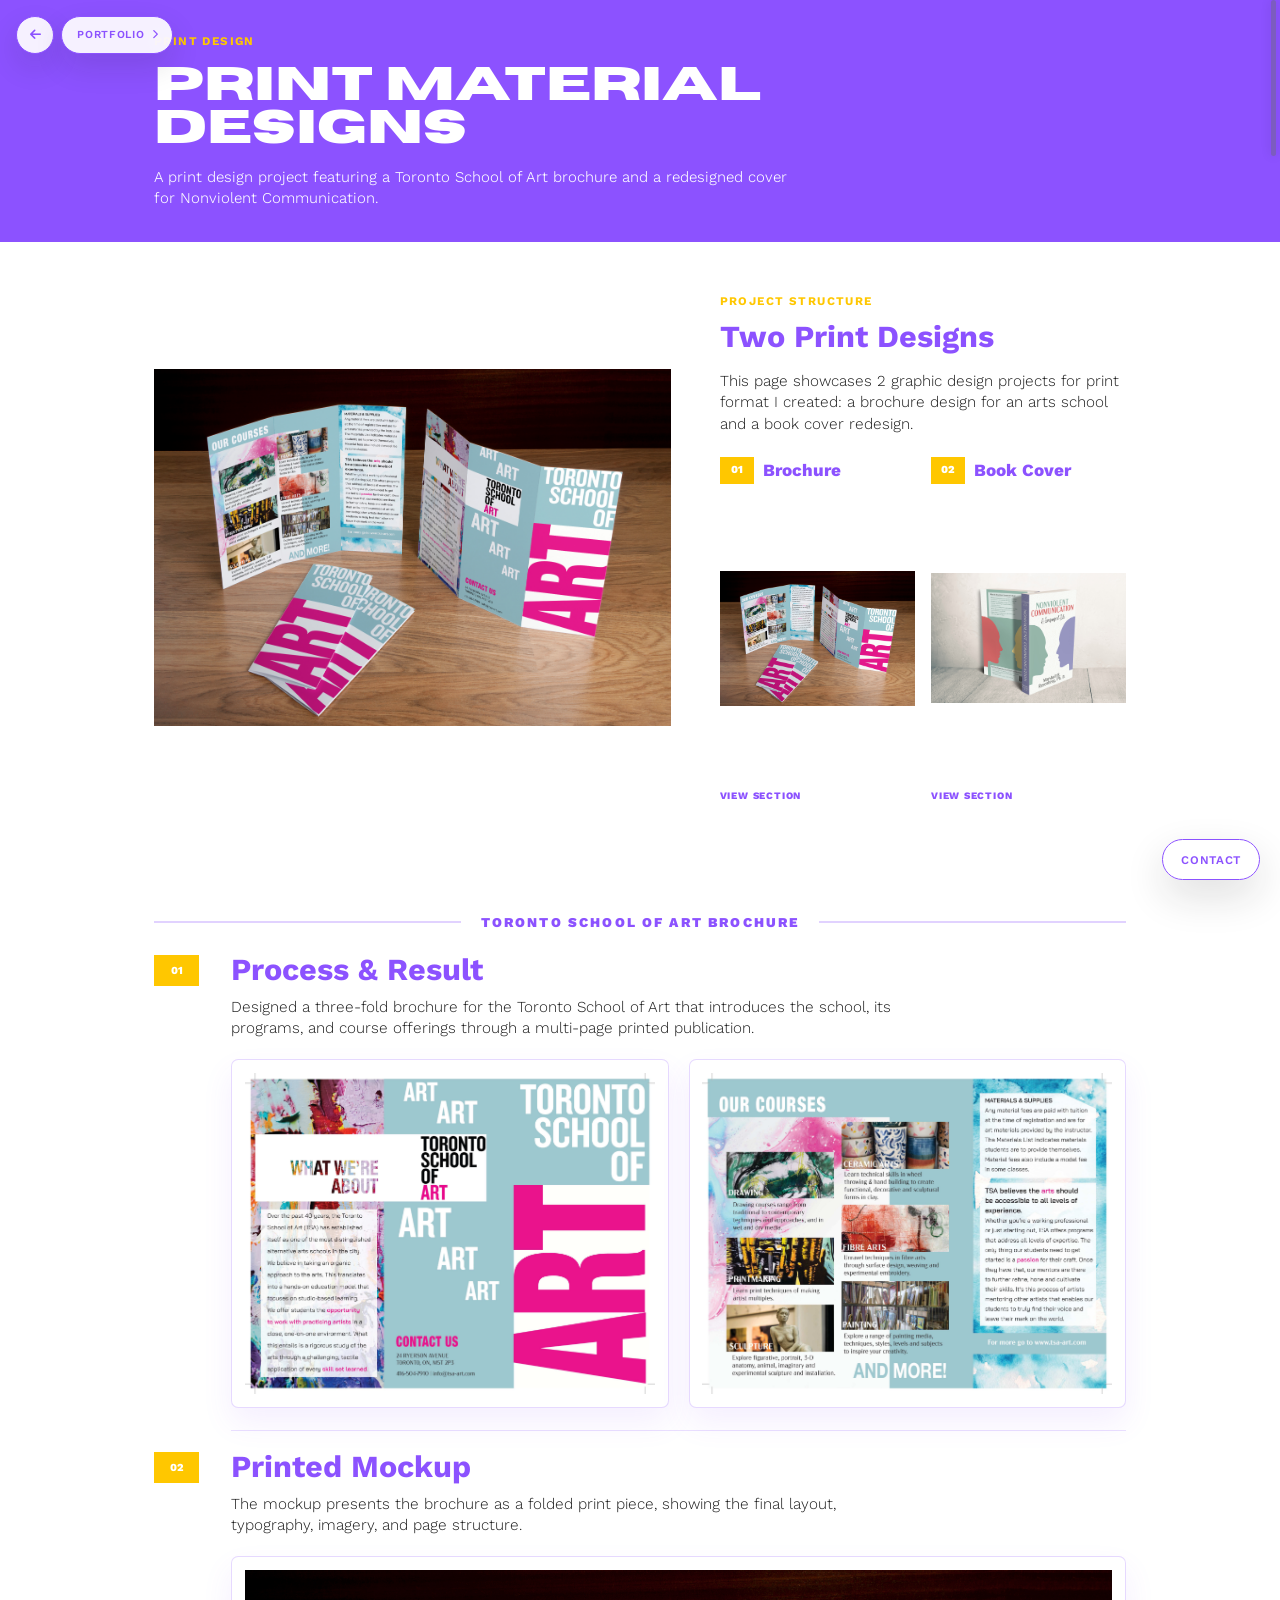
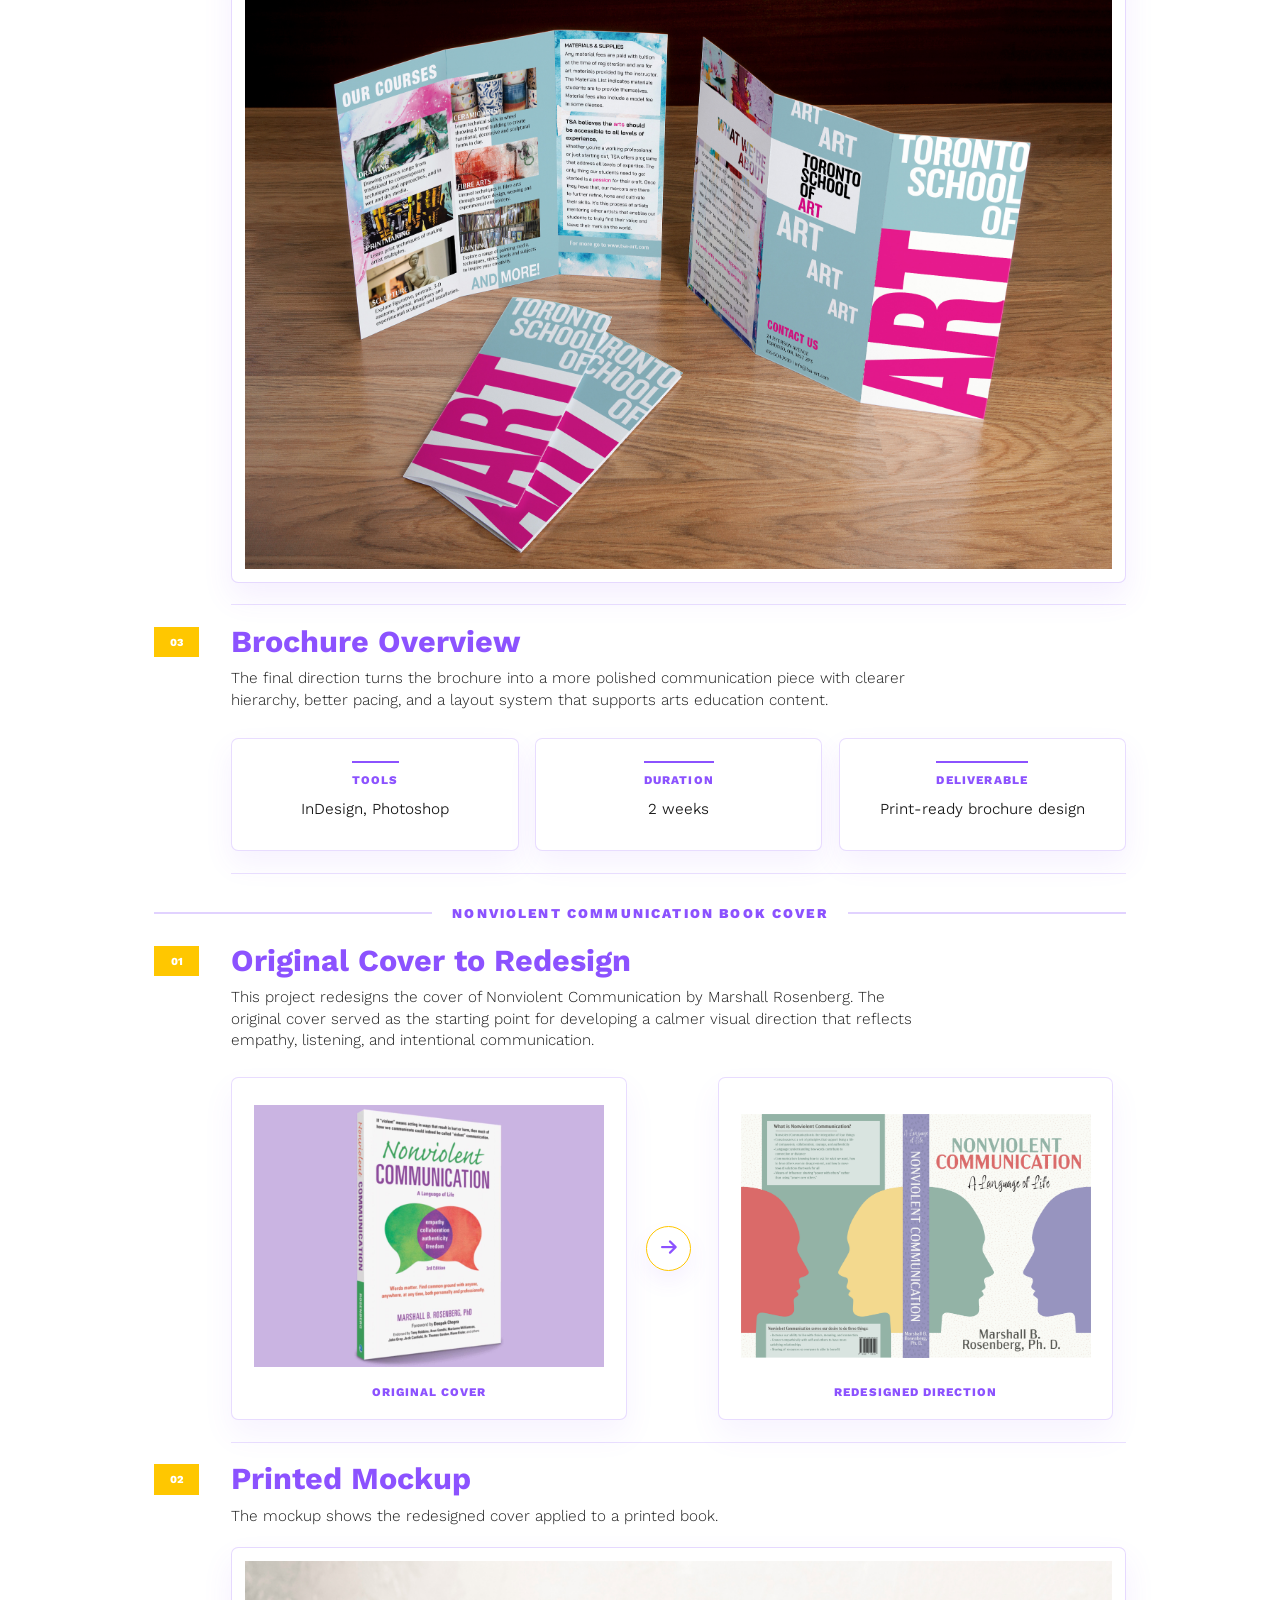
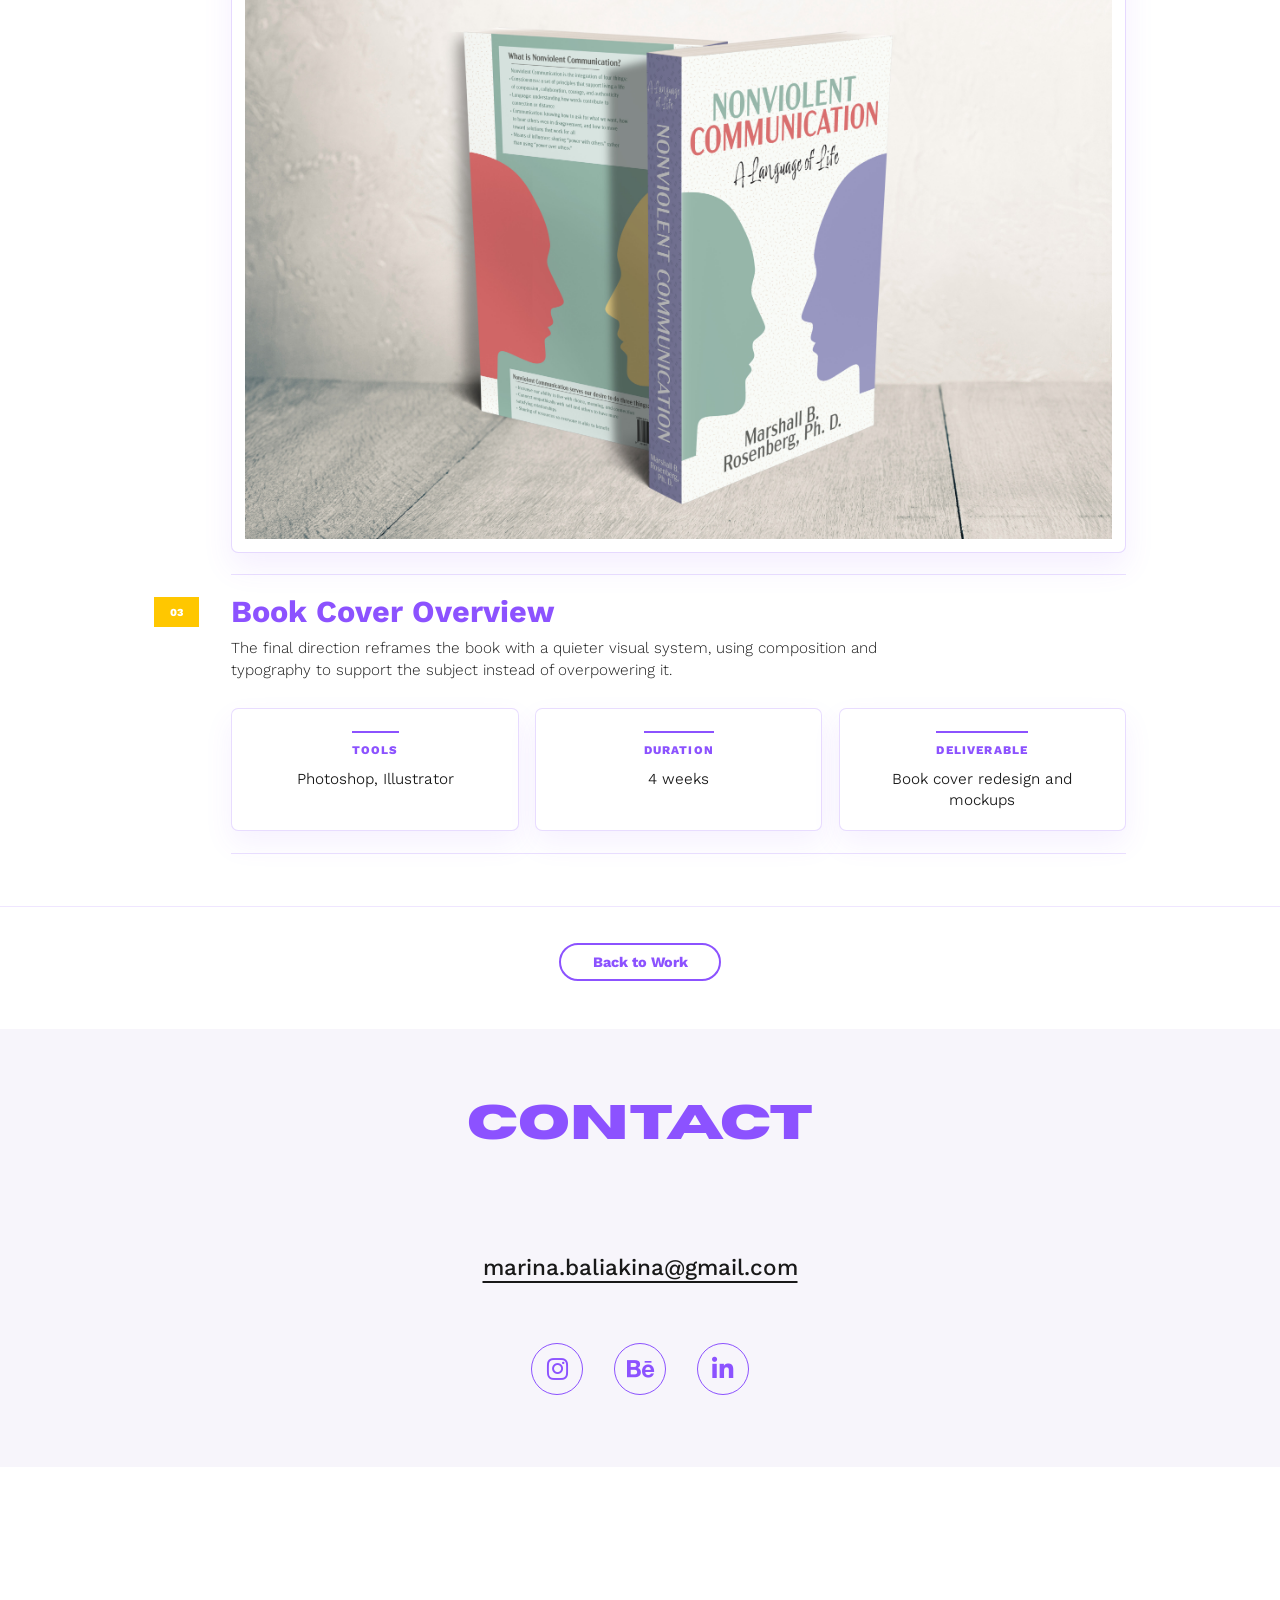
==== commit 5a1f5c36: "3" ====
--- a/html/brochure-case.html
+++ b/html/brochure-case.html
@@ -7,7 +7,7 @@
   <link rel="icon" type="image/jpeg" href="../assets/profile.jpg">
   <link rel="stylesheet" href="https://cdnjs.cloudflare.com/ajax/libs/font-awesome/6.5.1/css/all.min.css">
 
-  <link rel="stylesheet" href="../style/project-detail.css?v=project-number-vinyl-spacing-20260710">
+  <link rel="stylesheet" href="../style/project-detail.css?v=project-mobile-process-numbers-20260710">
 </head>
 <body class="balanced-project-page print-material-page">
   <nav class="case-nav" aria-label="Portfolio navigation">
@@ -253,7 +253,7 @@
   </script>
 
   <script src="../scripts/scrollbar.js"></script>
-  <script src="../scripts/portfolio-nav.js"></script>
-  <script src="../scripts/reveal.js?v=project-number-vinyl-spacing-20260710"></script>
+  <script src="../scripts/portfolio-nav.js?v=project-mobile-process-numbers-20260710"></script>
+  <script src="../scripts/reveal.js?v=project-mobile-process-numbers-20260710"></script>
 </body>
 </html>
--- a/style/project-detail.css
+++ b/style/project-detail.css
@@ -3577,3 +3577,96 @@
     padding-top: 104px;
   }
 }
+
+/* Final mobile/tablet case navigation */
+@media (max-width: 900px) {
+  .case-nav .nav-home {
+    display: none;
+  }
+
+  .case-nav {
+    left: 14px;
+    gap: 0;
+  }
+
+  .case-nav .nav-portfolio-toggle {
+    width: 46px;
+    min-width: 46px;
+    height: 46px;
+    min-height: 46px;
+    justify-content: center;
+    padding: 0;
+  }
+
+  .case-nav .nav-label,
+  .case-nav .nav-chevron,
+  .case-nav .nav-portfolio-toggle > i {
+    display: none !important;
+  }
+
+  .case-nav .hamburger-lines {
+    display: inline-flex !important;
+    width: 18px;
+    height: 14px;
+    flex-direction: column;
+    justify-content: center;
+    gap: 4px;
+  }
+
+  .case-nav .hamburger-lines span {
+    display: block !important;
+    width: 100%;
+    height: 2px;
+    padding: 0;
+    border-radius: 999px;
+    background: currentColor !important;
+    font-size: 0;
+    line-height: 0;
+  }
+
+  .nav-portfolio:not(.is-open) .nav-portfolio-links {
+    opacity: 0 !important;
+    pointer-events: none !important;
+    visibility: hidden;
+  }
+
+  .nav-portfolio.is-open .nav-portfolio-links {
+    opacity: 1 !important;
+    pointer-events: auto !important;
+    visibility: visible;
+  }
+
+  .process-item {
+    grid-template-columns: minmax(0, 1fr) !important;
+    justify-items: center;
+    gap: 18px;
+    text-align: center;
+  }
+
+  .process-number {
+    width: 58px;
+    height: 38px;
+    justify-self: center;
+    margin: 0 auto;
+    color: #fff;
+    background: #ffc700;
+  }
+
+  .process-content {
+    width: 100%;
+    text-align: center;
+  }
+
+  .process-content p {
+    margin-left: auto;
+    margin-right: auto;
+  }
+
+  .process-content .placeholder-grid,
+  .process-content .feature-grid,
+  .process-content .tool-grid,
+  .process-content .overview-grid,
+  .process-content .vinyl-art-grid {
+    justify-content: center;
+  }
+}
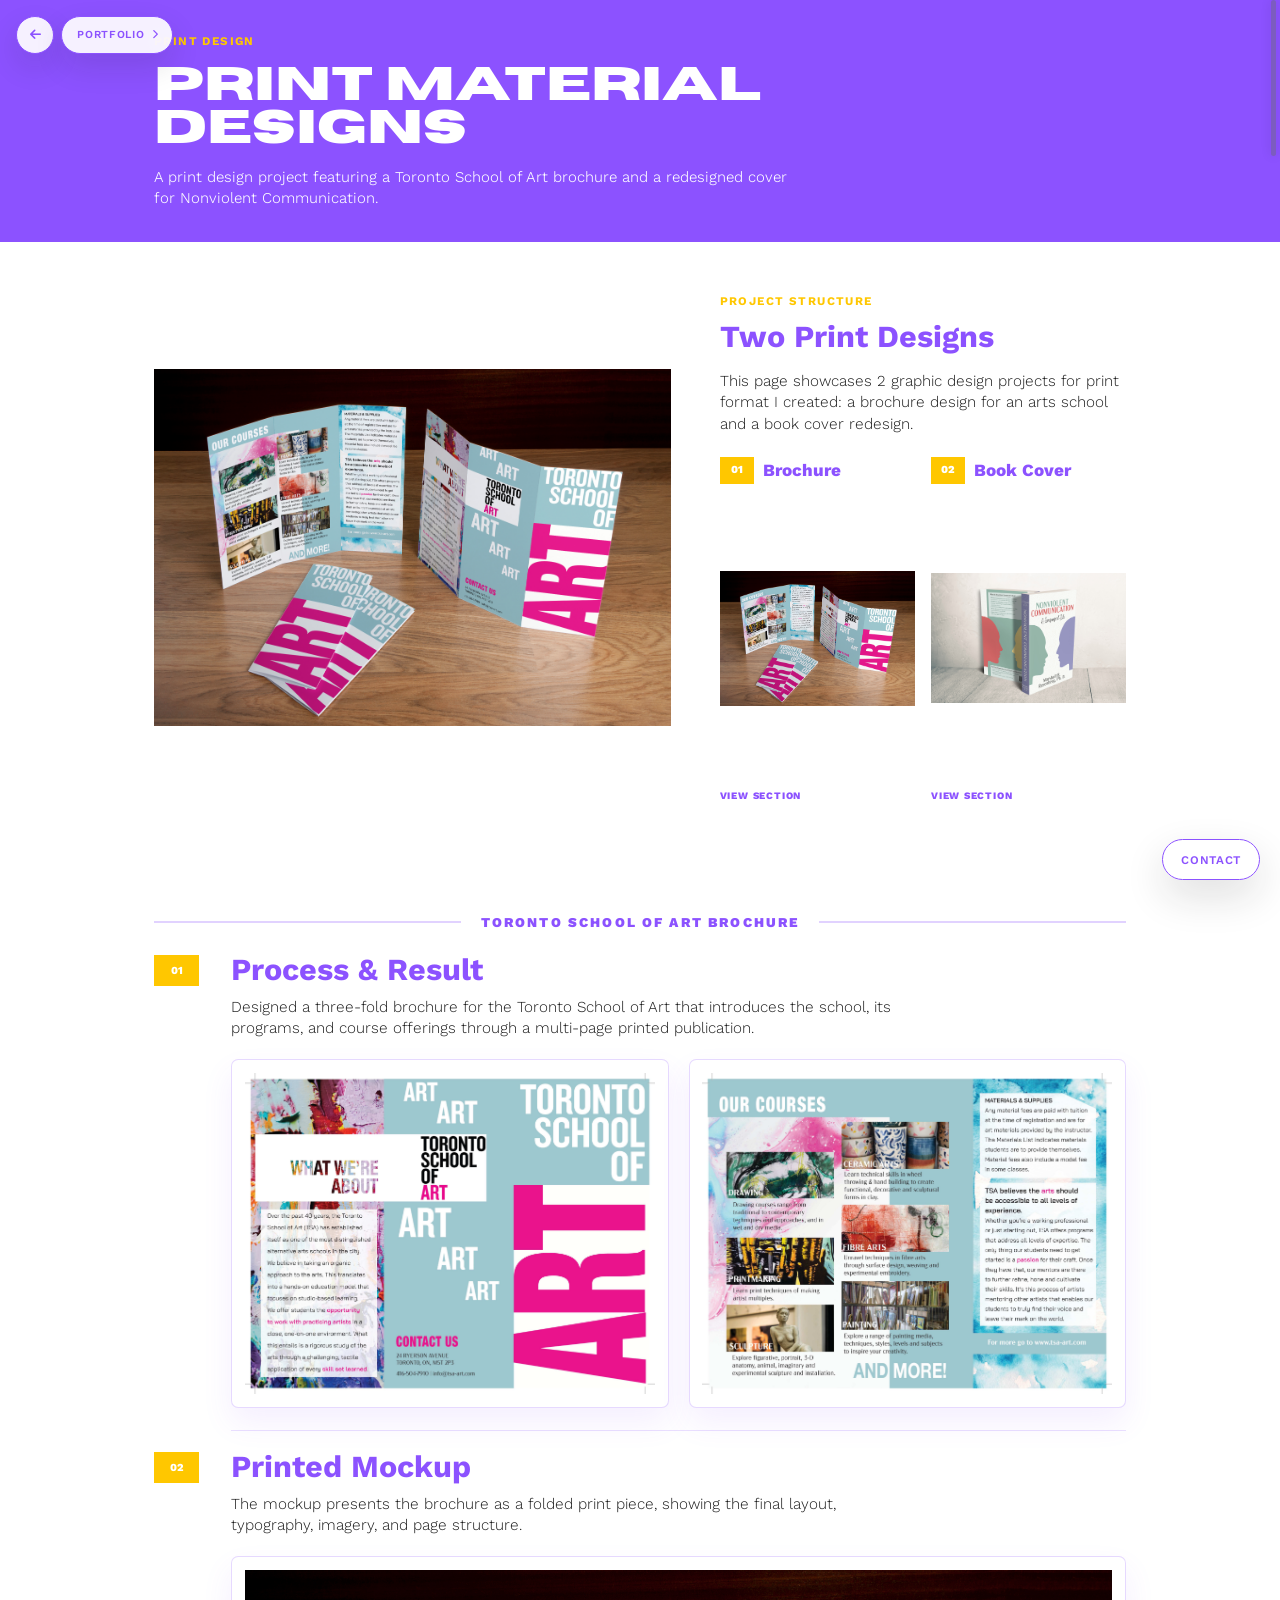
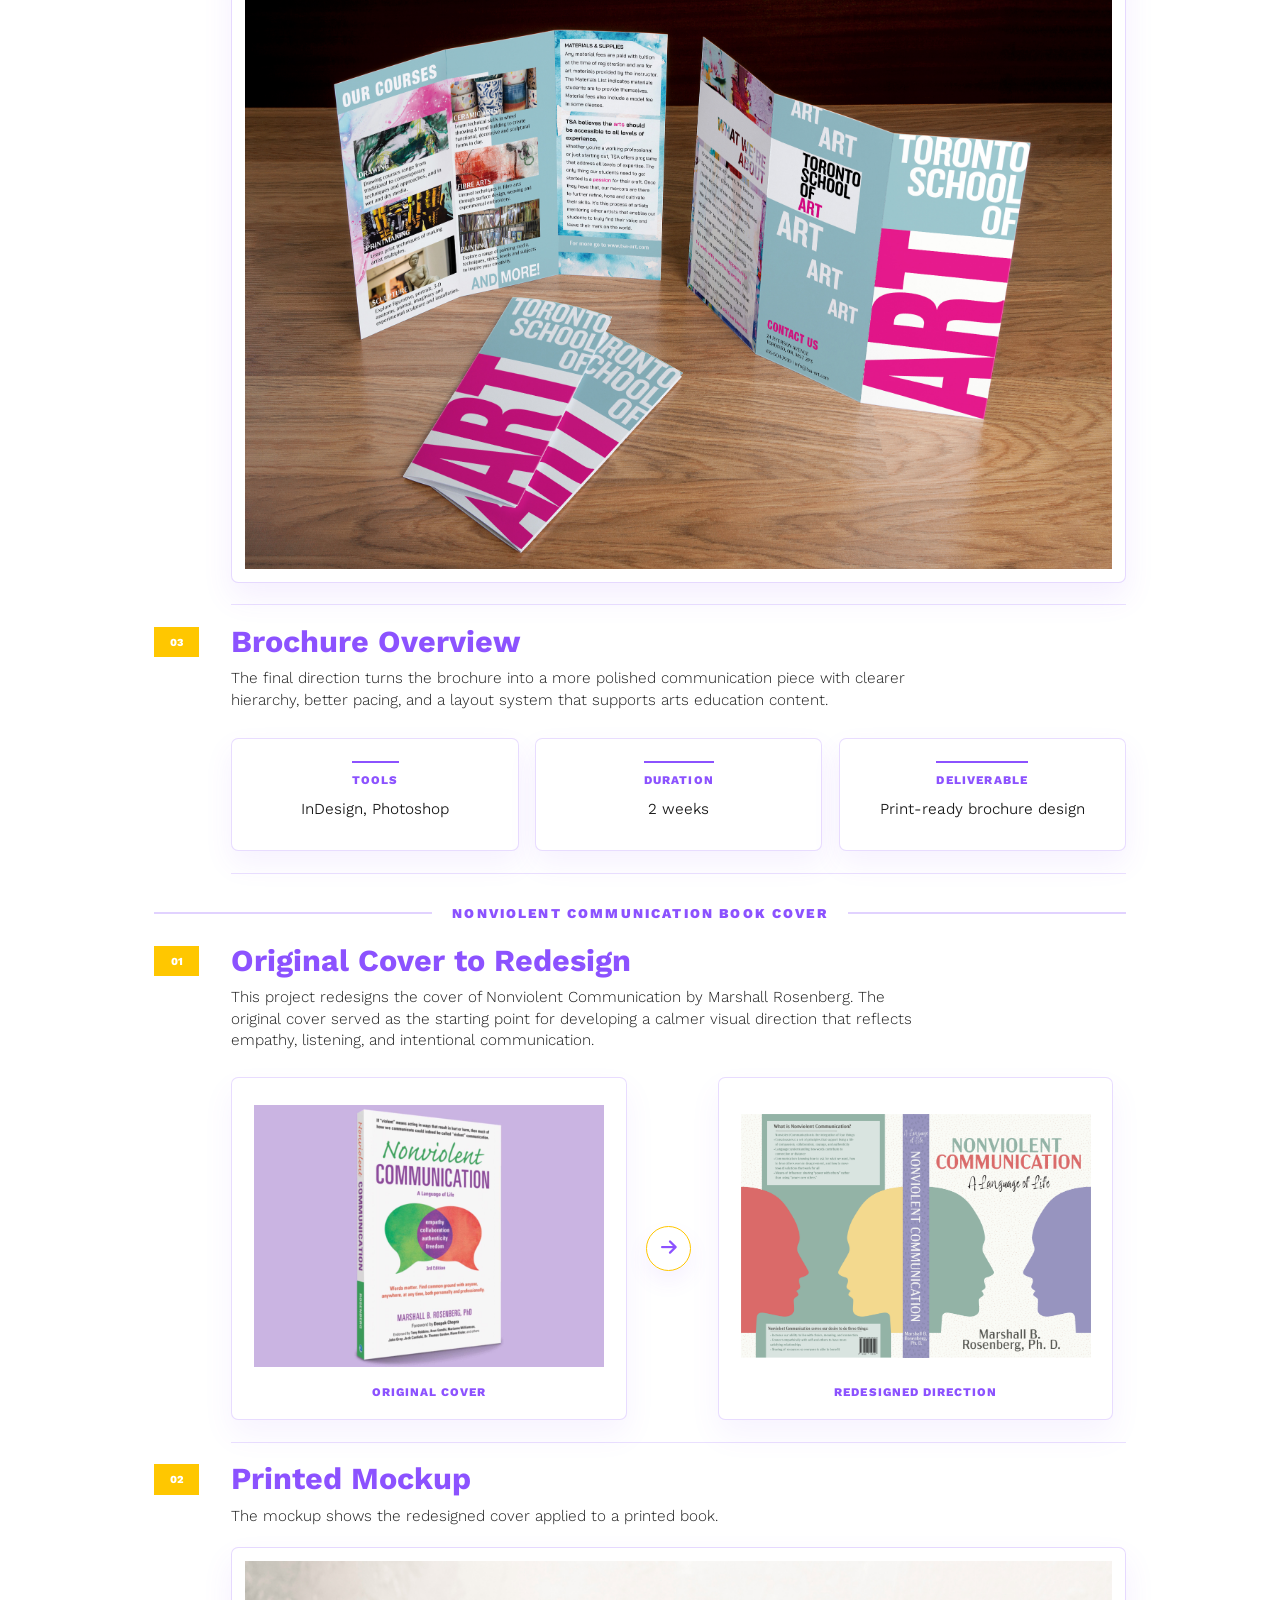
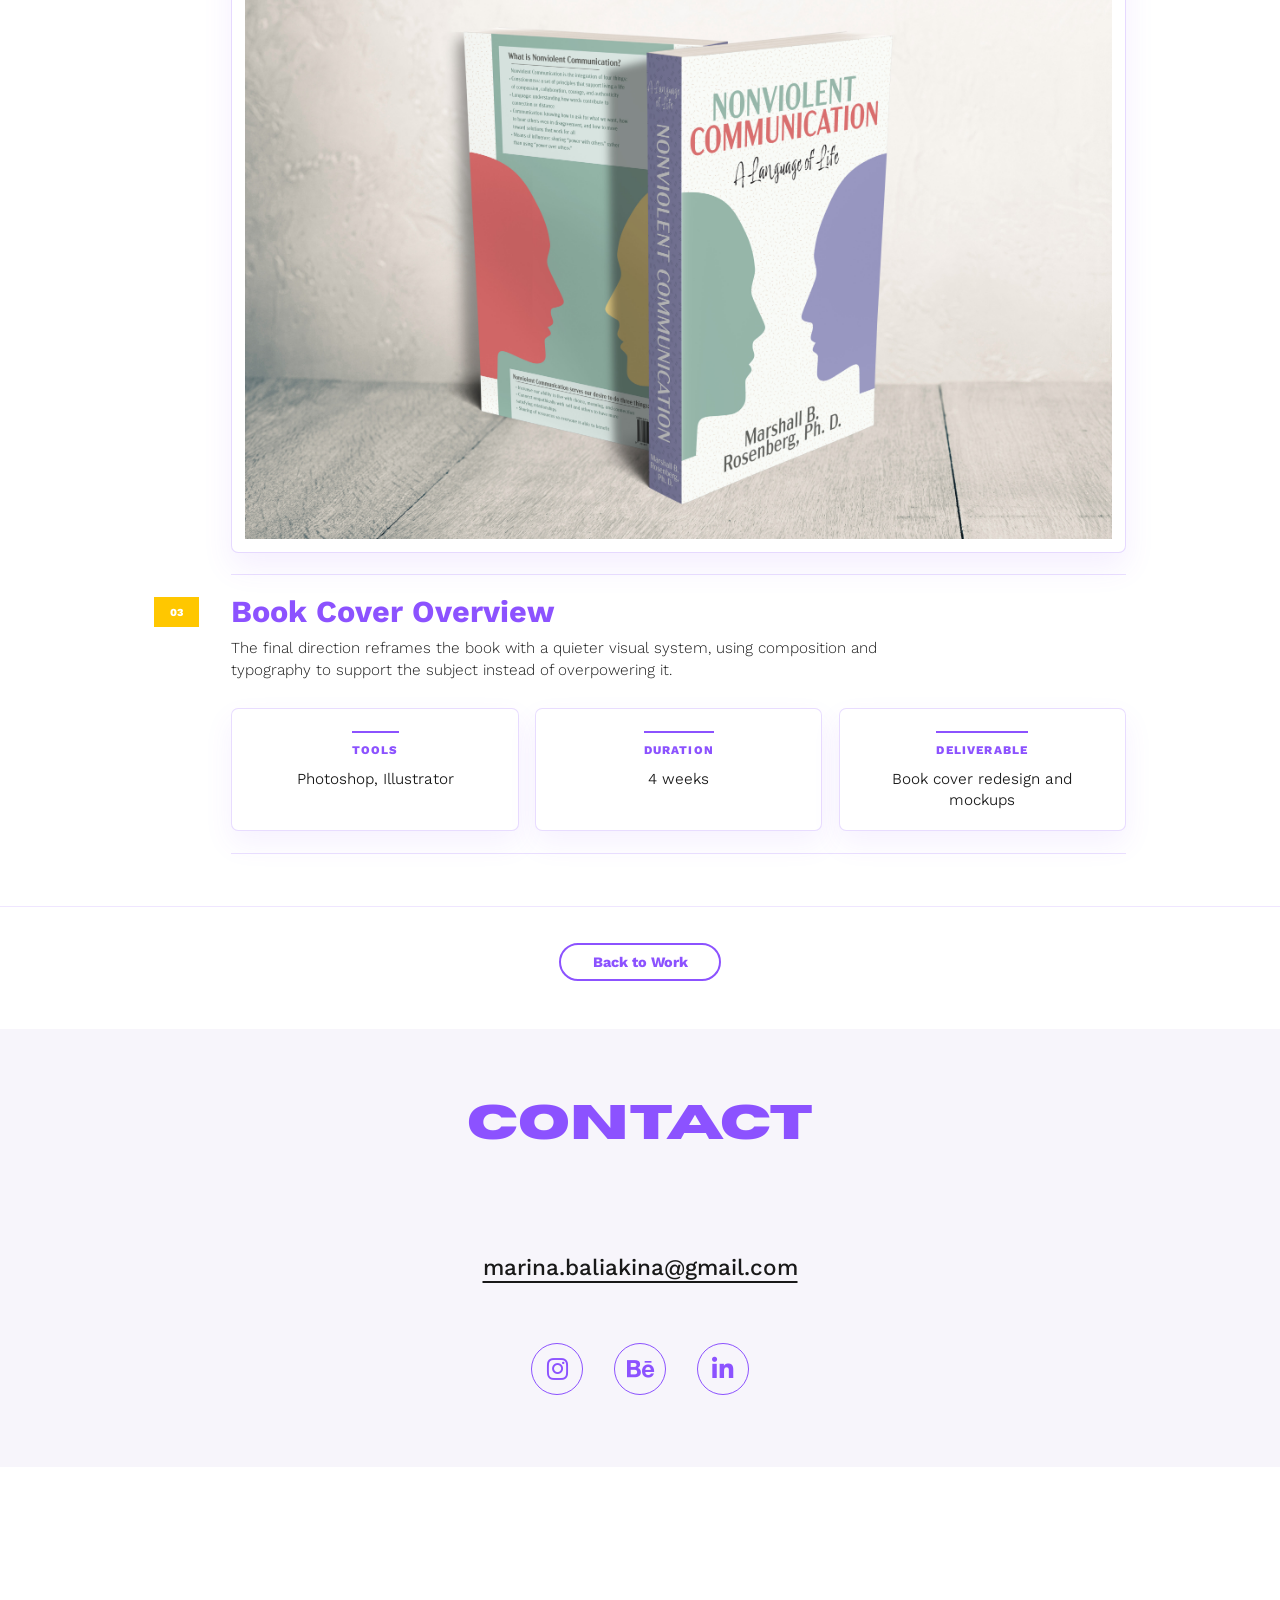
==== commit f1860ce7: "5" ====
--- a/html/brochure-case.html
+++ b/html/brochure-case.html
@@ -7,7 +7,7 @@
   <link rel="icon" type="image/jpeg" href="../assets/profile.jpg">
   <link rel="stylesheet" href="https://cdnjs.cloudflare.com/ajax/libs/font-awesome/6.5.1/css/all.min.css">
 
-  <link rel="stylesheet" href="../style/project-detail.css?v=project-mobile-process-numbers-20260710">
+  <link rel="stylesheet" href="../style/project-detail.css?v=index-local-video-fit-20260710">
 </head>
 <body class="balanced-project-page print-material-page">
   <nav class="case-nav" aria-label="Portfolio navigation">
@@ -253,7 +253,7 @@
   </script>
 
   <script src="../scripts/scrollbar.js"></script>
-  <script src="../scripts/portfolio-nav.js?v=project-mobile-process-numbers-20260710"></script>
-  <script src="../scripts/reveal.js?v=project-mobile-process-numbers-20260710"></script>
+  <script src="../scripts/portfolio-nav.js?v=index-local-video-fit-20260710"></script>
+  <script src="../scripts/reveal.js?v=index-local-video-fit-20260710"></script>
 </body>
 </html>
